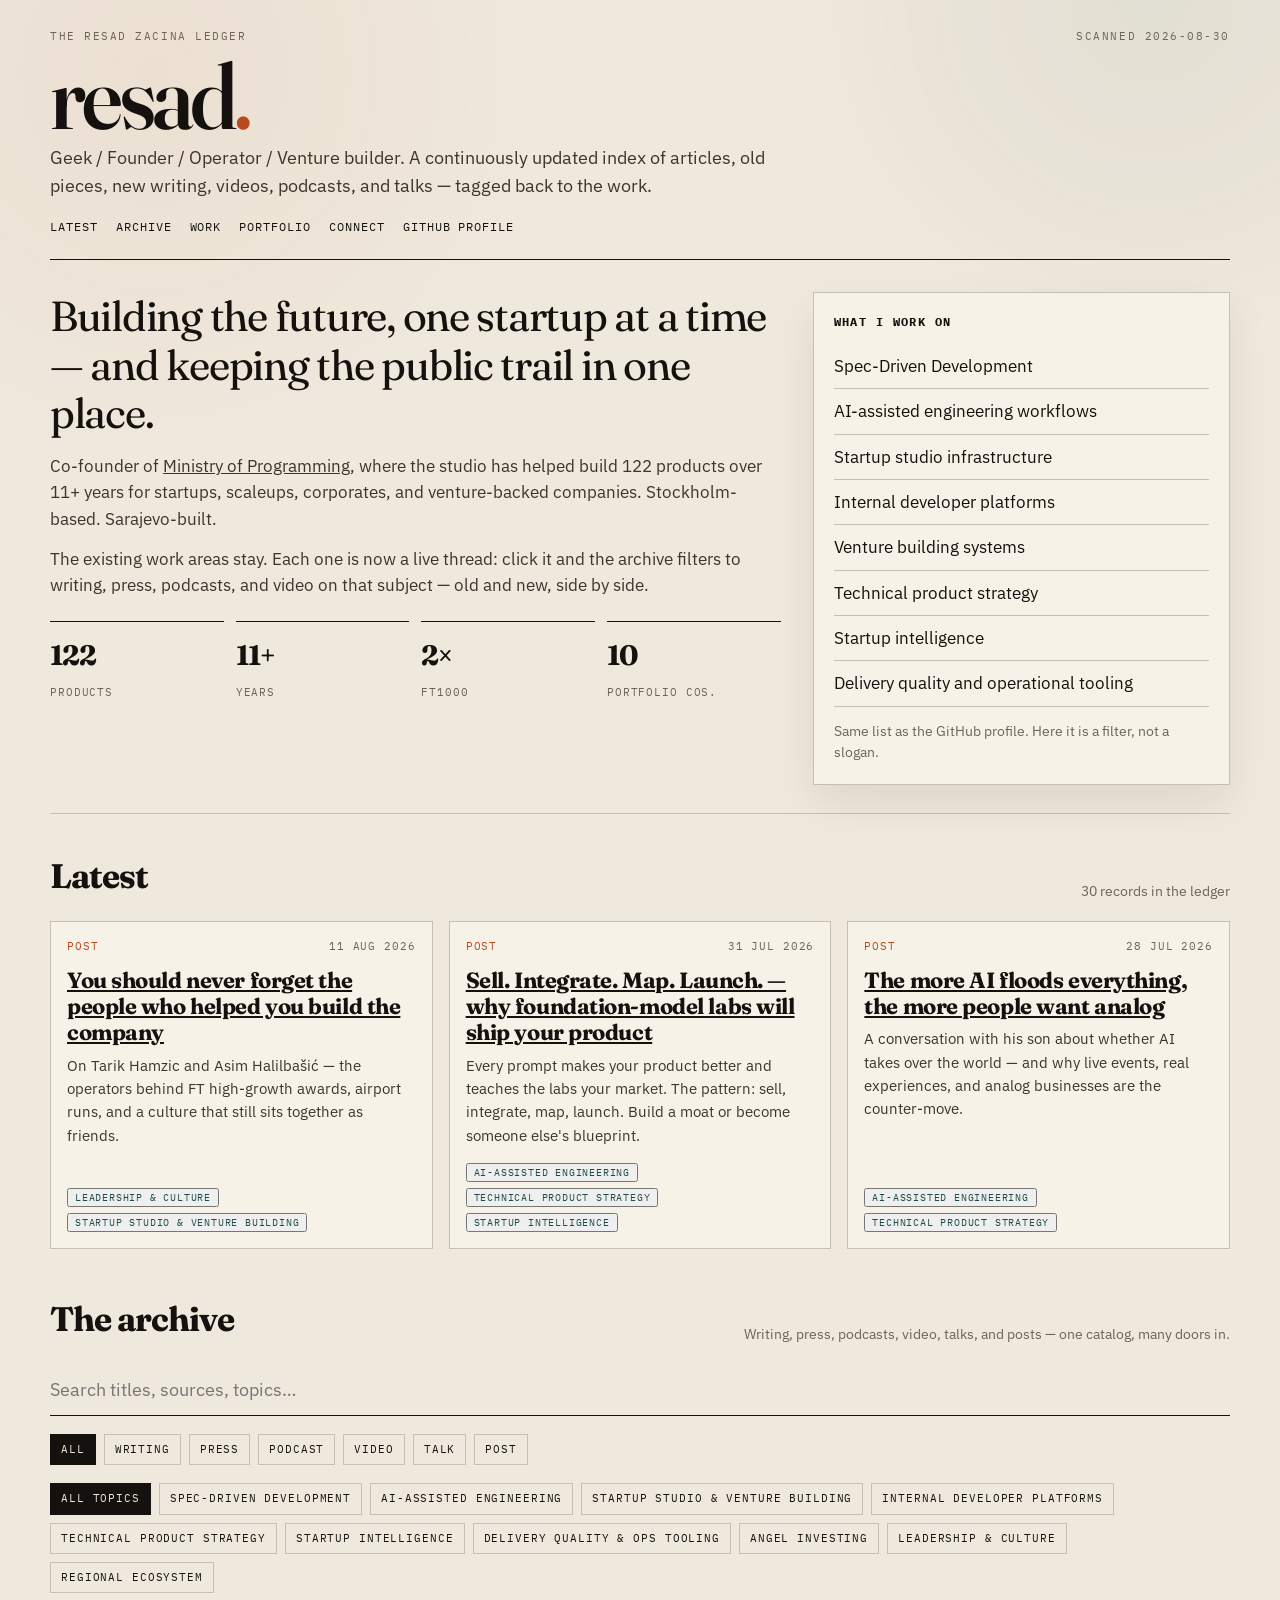
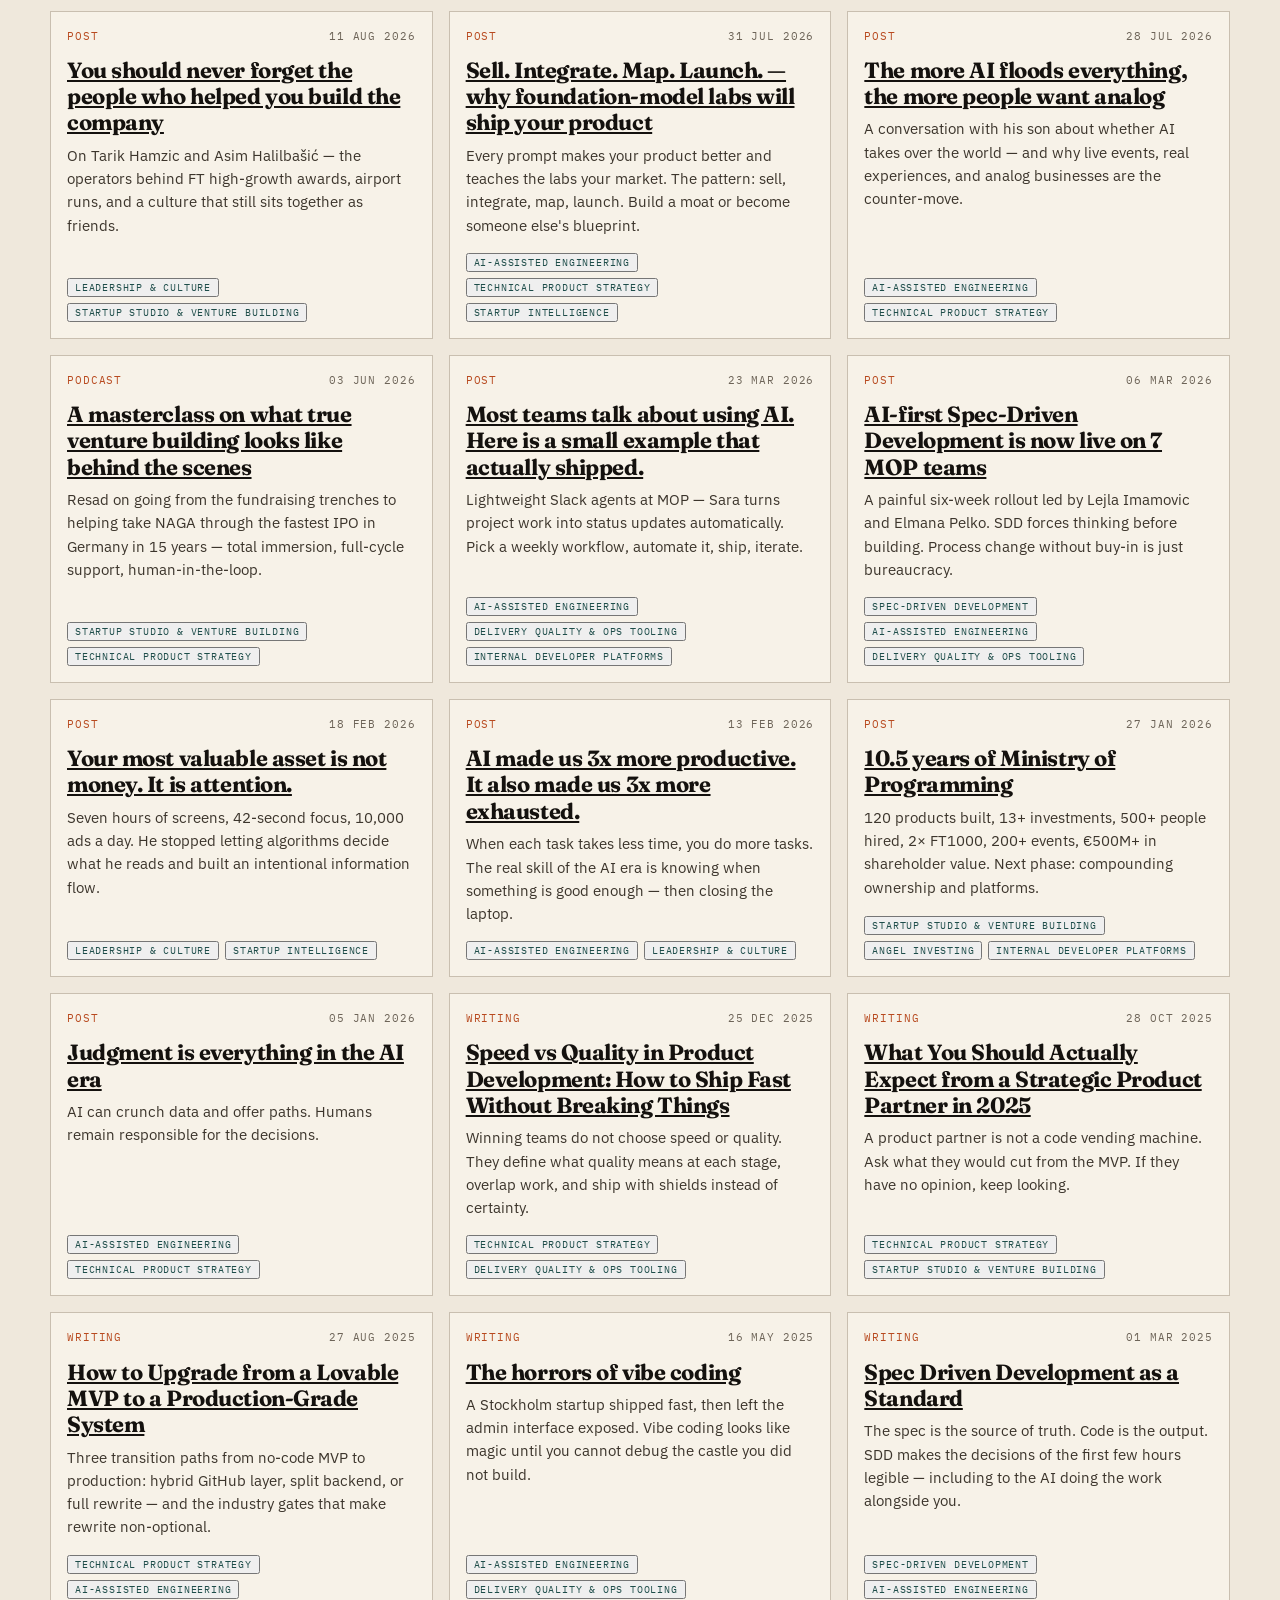
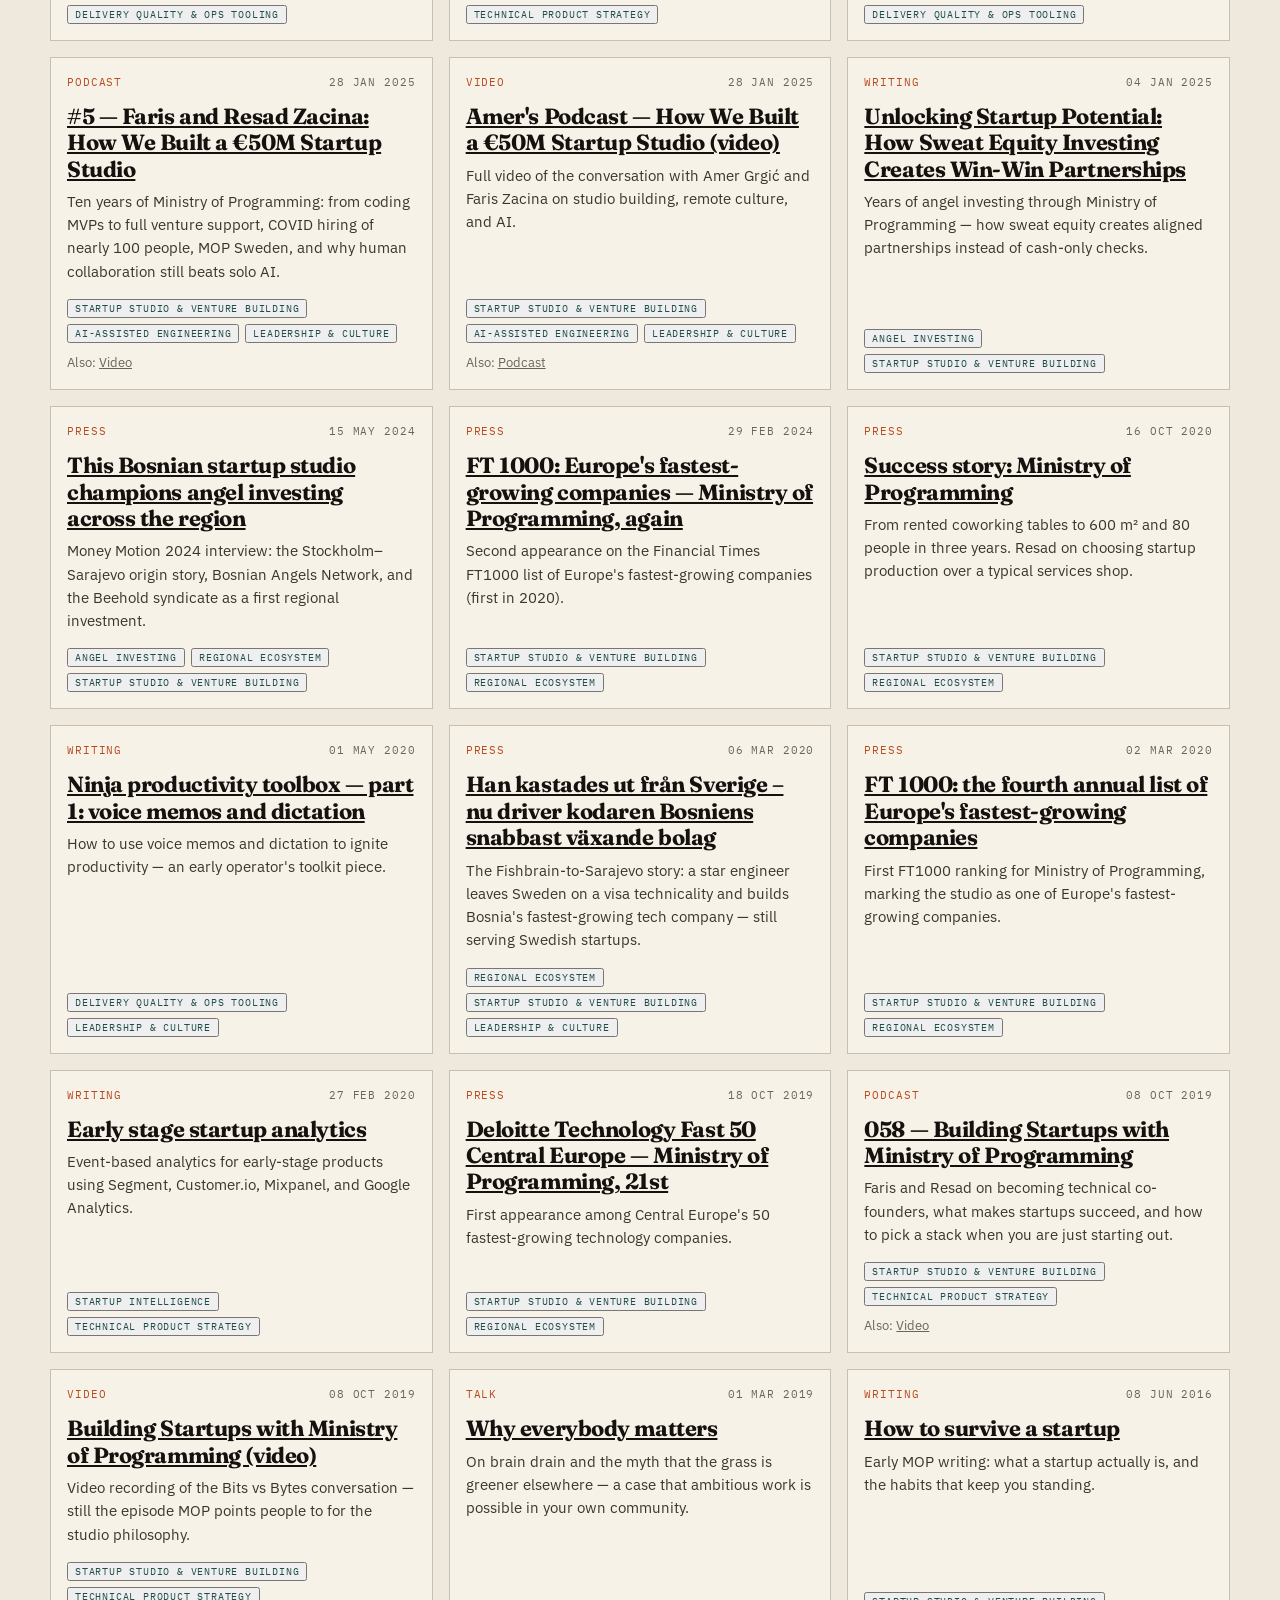
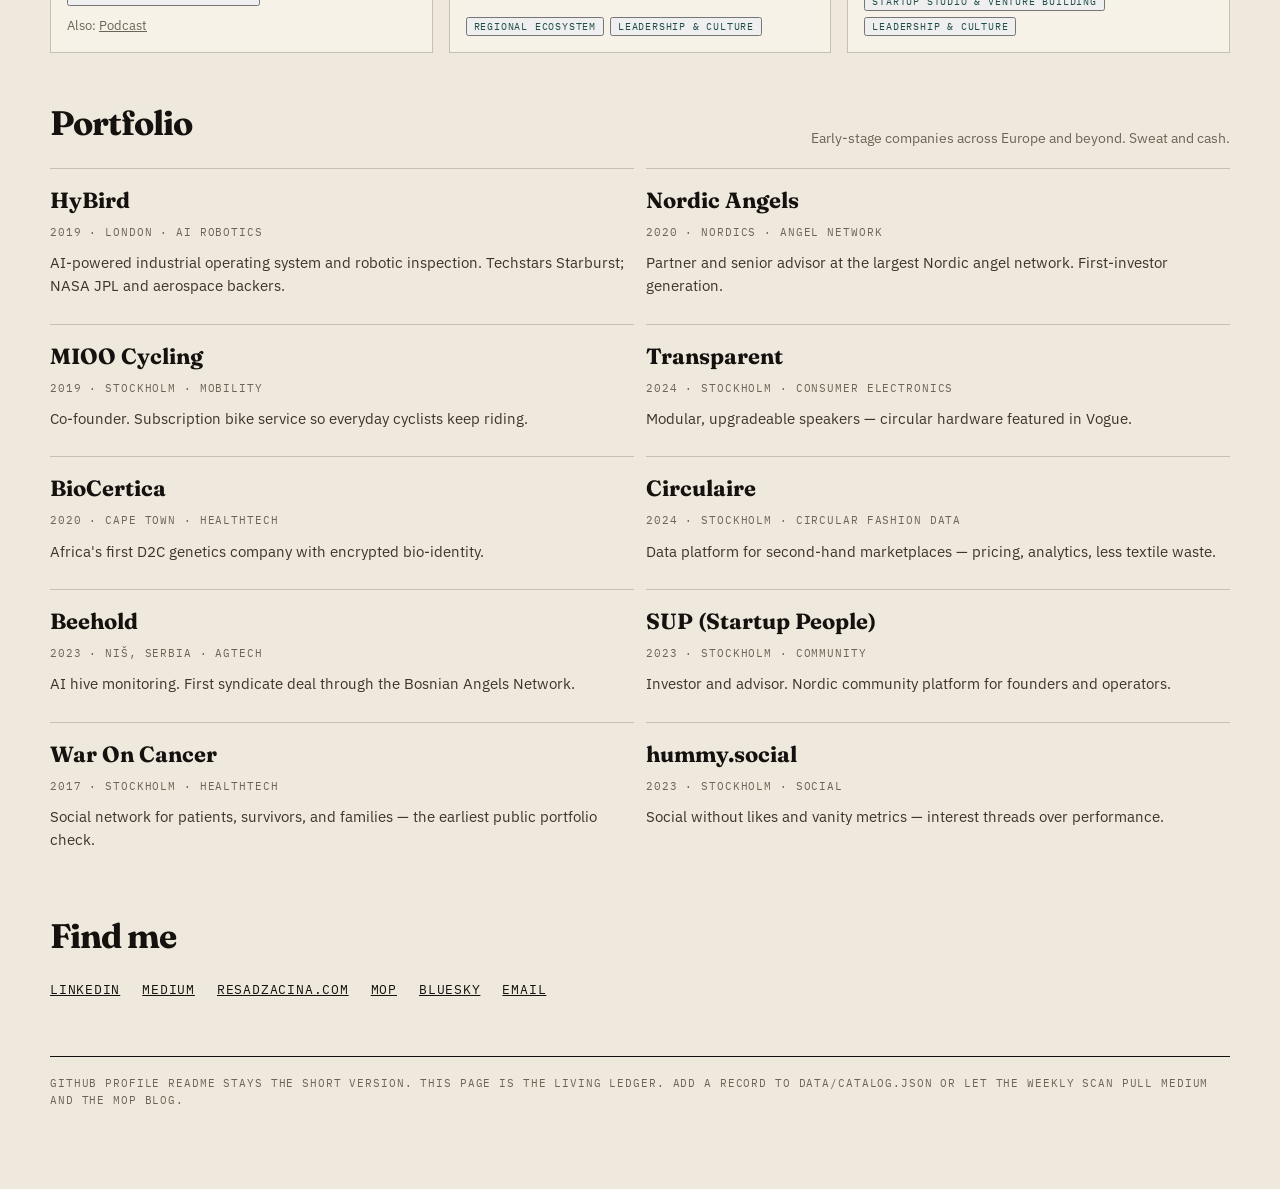
==== docs/index.html @ a87549b6 "Turn the profile into a living Resad Zacina archive Keep the existing intro and work-on list, then r" ====
<!DOCTYPE html>
<html lang="en">
<head>
  <meta charset="utf-8">
  <meta name="viewport" content="width=device-width, initial-scale=1">
  <title>Resad Zacina — Archive</title>
  <meta name="description" content="A living ledger of writing, press, talks, podcasts, and videos about Resad Zacina.">
  <link rel="preconnect" href="https://fonts.googleapis.com">
  <link rel="preconnect" href="https://fonts.gstatic.com" crossorigin>
  <link href="https://fonts.googleapis.com/css2?family=Fraunces:opsz,wght@9..144,500;9..144,600&family=IBM+Plex+Mono:wght@400;500&family=IBM+Plex+Sans:wght@400;500&display=swap" rel="stylesheet">
  <link rel="stylesheet" href="./styles.css">
</head>
<body>
  <div class="wrap">
    <header class="masthead">
      <div class="kicker">
        <span>The Resad Zacina ledger</span>
        <span id="scanned">Scanning…</span>
      </div>
      <h1 class="wordmark">resad<span>.</span></h1>
      <p class="standfirst">Geek / Founder / Operator / Venture builder. A continuously updated index of articles, old pieces, new writing, videos, podcasts, and talks — tagged back to the work.</p>
      <nav class="nav">
        <a href="#latest-section">Latest</a>
        <a href="#archive-section">Archive</a>
        <a href="#work-section">Work</a>
        <a href="#portfolio-section">Portfolio</a>
        <a href="#connect-section">Connect</a>
        <a href="https://github.com/resadzacina/resadzacina">GitHub profile</a>
      </nav>
    </header>

    <section class="hero-grid" id="work-section">
      <div>
        <p class="lede">Building the future, one startup at a time — and keeping the public trail in one place.</p>
        <p class="about">Co-founder of <a href="https://ministryofprogramming.com/">Ministry of Programming</a>, where the studio has helped build 122 products over 11+ years for startups, scaleups, corporates, and venture-backed companies. Stockholm-based. Sarajevo-built.</p>
        <p class="about">The existing work areas stay. Each one is now a live thread: click it and the archive filters to writing, press, podcasts, and video on that subject — old and new, side by side.</p>
        <div class="stats">
          <div class="stat"><b>122</b><span>Products</span></div>
          <div class="stat"><b>11+</b><span>Years</span></div>
          <div class="stat"><b>2×</b><span>FT1000</span></div>
          <div class="stat"><b>10</b><span>Portfolio cos.</span></div>
        </div>
      </div>
      <aside class="side-card">
        <h2>What I work on</h2>
        <ul class="work-list" id="work-list"></ul>
        <p class="note" style="margin-top:14px">Same list as the GitHub profile. Here it is a filter, not a slogan.</p>
      </aside>
    </section>

    <section id="latest-section">
      <div class="section-head">
        <h2 class="display">Latest</h2>
        <p class="note" id="count"></p>
      </div>
      <div class="cards" id="latest"></div>
    </section>

    <section id="archive-section">
      <div class="section-head">
        <h2 class="display">The archive</h2>
        <p class="note">Writing, press, podcasts, video, talks, and posts — one catalog, many doors in.</p>
      </div>
      <input class="search" id="search" type="search" placeholder="Search titles, sources, topics…">
      <div class="filters" id="type-filters"></div>
      <div class="filters" id="topic-filters"></div>
      <div class="cards" id="archive"></div>
    </section>

    <section id="portfolio-section">
      <div class="section-head">
        <h2 class="display">Portfolio</h2>
        <p class="note">Early-stage companies across Europe and beyond. Sweat and cash.</p>
      </div>
      <div class="portfolio" id="portfolio"></div>
    </section>

    <section id="connect-section">
      <div class="section-head">
        <h2 class="display">Find me</h2>
      </div>
      <div class="connect">
        <a href="https://www.linkedin.com/in/resadzacina">LinkedIn</a>
        <a href="https://reshosis.medium.com/">Medium</a>
        <a href="https://resadzacina.com/">resadzacina.com</a>
        <a href="https://ministryofprogramming.com/people/resad-zacina">MOP</a>
        <a href="https://bsky.app/profile/reshosis.bsky.social">Bluesky</a>
        <a href="mailto:resad@ministryofprogramming.com">Email</a>
      </div>
    </section>

    <footer>
      GitHub profile README stays the short version. This page is the living ledger. Add a record to data/catalog.json or let the weekly scan pull Medium and the MOP blog.
    </footer>
  </div>
  <script src="./app.js"></script>
</body>
</html>
---- docs/styles.css ----
:root {
  --paper: #efe8dc;
  --paper-2: #f7f2e8;
  --ink: #14110e;
  --ink-soft: #3c352c;
  --rule: #c9bfb0;
  --rust: #b84a1f;
  --rust-deep: #8a3414;
  --pine: #1e4d4a;
  --muted: #6d6458;
  --shadow: 0 18px 40px rgba(20, 17, 14, 0.08);
  --serif: "Fraunces", "Iowan Old Style", "Palatino Linotype", serif;
  --sans: "IBM Plex Sans", "Helvetica Neue", sans-serif;
  --mono: "IBM Plex Mono", ui-monospace, monospace;
}

* { box-sizing: border-box; }

html, body {
  margin: 0;
  padding: 0;
  background: var(--paper);
  color: var(--ink);
  font-family: var(--sans);
  font-size: 17px;
  line-height: 1.55;
}

body::before {
  content: "";
  position: fixed;
  inset: 0;
  pointer-events: none;
  background-image:
    radial-gradient(circle at 12% 8%, rgba(184, 74, 31, 0.05), transparent 28%),
    radial-gradient(circle at 90% 0%, rgba(30, 77, 74, 0.06), transparent 24%);
  z-index: 0;
}

a { color: inherit; }

.wrap {
  position: relative;
  z-index: 1;
  width: min(1180px, calc(100% - 40px));
  margin: 0 auto;
  padding-bottom: 80px;
}

.masthead {
  padding: 28px 0 22px;
  border-bottom: 1px solid var(--ink);
}

.kicker {
  display: flex;
  justify-content: space-between;
  gap: 16px;
  font-family: var(--mono);
  font-size: 11px;
  letter-spacing: 0.14em;
  text-transform: uppercase;
  color: var(--muted);
}

.wordmark {
  margin: 10px 0 6px;
  font-family: var(--serif);
  font-size: clamp(48px, 9vw, 92px);
  font-weight: 560;
  line-height: 0.9;
  letter-spacing: -0.04em;
}

.wordmark span { color: var(--rust); }

.standfirst {
  max-width: 720px;
  margin: 0;
  color: var(--ink-soft);
  font-size: 18px;
}

.nav {
  display: flex;
  flex-wrap: wrap;
  gap: 18px;
  margin-top: 18px;
  font-family: var(--mono);
  font-size: 12px;
  letter-spacing: 0.08em;
  text-transform: uppercase;
}

.nav a { text-decoration: none; border-bottom: 1px solid transparent; }
.nav a:hover { border-bottom-color: var(--ink); }

.hero-grid {
  display: grid;
  grid-template-columns: 1.4fr 0.8fr;
  gap: 32px;
  padding: 32px 0 28px;
  border-bottom: 1px solid var(--rule);
}

.lede {
  margin: 0 0 16px;
  font-family: var(--serif);
  font-size: clamp(28px, 4vw, 42px);
  line-height: 1.15;
  letter-spacing: -0.03em;
}

.about { margin: 0 0 14px; color: var(--ink-soft); }

.stats {
  display: grid;
  grid-template-columns: repeat(4, 1fr);
  gap: 12px;
  margin-top: 22px;
}

.stat {
  padding: 12px 0 0;
  border-top: 1px solid var(--ink);
}

.stat b {
  display: block;
  font-family: var(--serif);
  font-size: 28px;
  letter-spacing: -0.03em;
}

.stat span {
  font-family: var(--mono);
  font-size: 11px;
  letter-spacing: 0.08em;
  text-transform: uppercase;
  color: var(--muted);
}

.side-card {
  background: var(--paper-2);
  border: 1px solid var(--rule);
  padding: 20px;
  box-shadow: var(--shadow);
}

.side-card h2 {
  margin: 0 0 12px;
  font-family: var(--mono);
  font-size: 12px;
  letter-spacing: 0.12em;
  text-transform: uppercase;
}

.work-list {
  margin: 0;
  padding: 0;
  list-style: none;
}

.work-list li { margin: 0; }

.work-list button,
.chip {
  appearance: none;
  background: none;
  border: 0;
  padding: 0;
  font: inherit;
  cursor: pointer;
  color: var(--ink);
}

.work-list button {
  width: 100%;
  text-align: left;
  padding: 9px 0;
  border-bottom: 1px solid var(--rule);
}

.work-list button:hover,
.work-list button.active { color: var(--rust); }

section { padding: 36px 0 8px; }

.section-head {
  display: flex;
  align-items: end;
  justify-content: space-between;
  gap: 16px;
  margin-bottom: 18px;
}

h2.display {
  margin: 0;
  font-family: var(--serif);
  font-size: 34px;
  letter-spacing: -0.03em;
}

.note {
  margin: 0;
  color: var(--muted);
  font-size: 14px;
}

.filters {
  display: flex;
  flex-wrap: wrap;
  gap: 8px;
  margin: 0 0 18px;
}

.chip {
  border: 1px solid var(--rule);
  padding: 6px 10px;
  font-family: var(--mono);
  font-size: 11px;
  letter-spacing: 0.08em;
  text-transform: uppercase;
  background: transparent;
}

.chip.active,
.chip:hover {
  border-color: var(--ink);
  background: var(--ink);
  color: var(--paper);
}

.search {
  width: 100%;
  margin-bottom: 18px;
  padding: 12px 0;
  border: 0;
  border-bottom: 1px solid var(--ink);
  background: transparent;
  font: inherit;
  font-size: 18px;
}

.search:focus { outline: none; }

.cards {
  display: grid;
  grid-template-columns: repeat(3, 1fr);
  gap: 16px;
}

.card {
  display: flex;
  flex-direction: column;
  min-height: 240px;
  padding: 16px;
  background: var(--paper-2);
  border: 1px solid var(--rule);
  text-decoration: none;
}

.card:hover { border-color: var(--ink); }

.card-meta {
  display: flex;
  justify-content: space-between;
  gap: 10px;
  font-family: var(--mono);
  font-size: 11px;
  letter-spacing: 0.08em;
  text-transform: uppercase;
  color: var(--muted);
}

.type { color: var(--rust); }

.card h3 {
  margin: 12px 0 8px;
  font-family: var(--serif);
  font-size: 22px;
  line-height: 1.2;
  letter-spacing: -0.02em;
}

.card p {
  margin: 0 0 16px;
  color: var(--ink-soft);
  font-size: 15px;
}

.tags { margin-top: auto; display: flex; flex-wrap: wrap; gap: 6px; }

.tag {
  font-family: var(--mono);
  font-size: 10px;
  letter-spacing: 0.08em;
  text-transform: uppercase;
  color: var(--pine);
}

.related {
  margin-top: 10px;
  font-size: 13px;
  color: var(--muted);
}

.empty {
  grid-column: 1 / -1;
  padding: 28px;
  border: 1px dashed var(--rule);
  color: var(--muted);
}

.portfolio {
  display: grid;
  grid-template-columns: repeat(2, 1fr);
  gap: 12px;
}

.company {
  padding: 14px 0;
  border-top: 1px solid var(--rule);
  text-decoration: none;
}

.company strong { display: block; font-family: var(--serif); font-size: 22px; }
.company span {
  font-family: var(--mono);
  font-size: 11px;
  letter-spacing: 0.08em;
  text-transform: uppercase;
  color: var(--muted);
}
.company p { margin: 8px 0 0; color: var(--ink-soft); font-size: 15px; }

.connect {
  display: flex;
  flex-wrap: wrap;
  gap: 14px 22px;
  font-family: var(--mono);
  font-size: 13px;
  letter-spacing: 0.06em;
  text-transform: uppercase;
}

footer {
  margin-top: 48px;
  padding-top: 18px;
  border-top: 1px solid var(--ink);
  font-family: var(--mono);
  font-size: 11px;
  letter-spacing: 0.08em;
  text-transform: uppercase;
  color: var(--muted);
}

@media (max-width: 880px) {
  .hero-grid, .cards, .portfolio, .stats { grid-template-columns: 1fr 1fr; }
}

@media (max-width: 640px) {
  .wrap { width: min(1180px, calc(100% - 28px)); }
  .hero-grid, .cards, .portfolio, .stats { grid-template-columns: 1fr; }
  .kicker { flex-direction: column; }
}
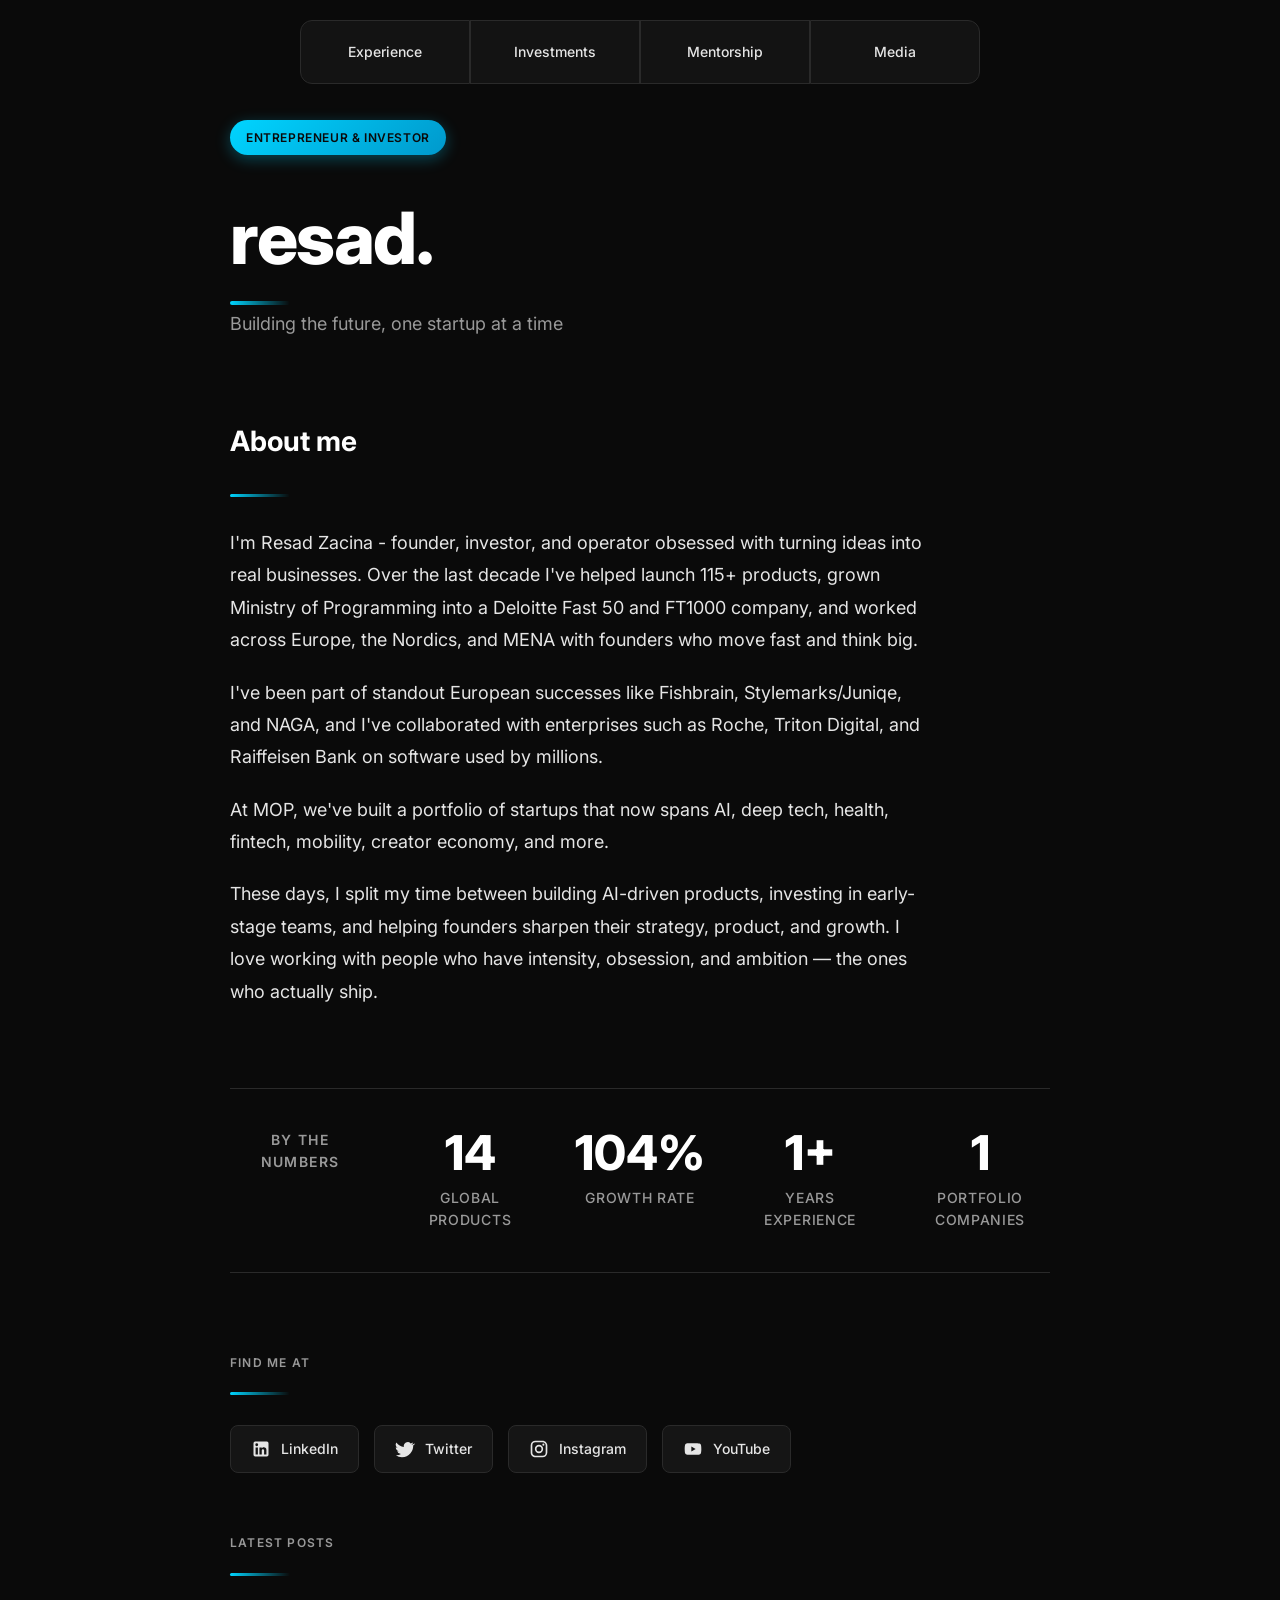
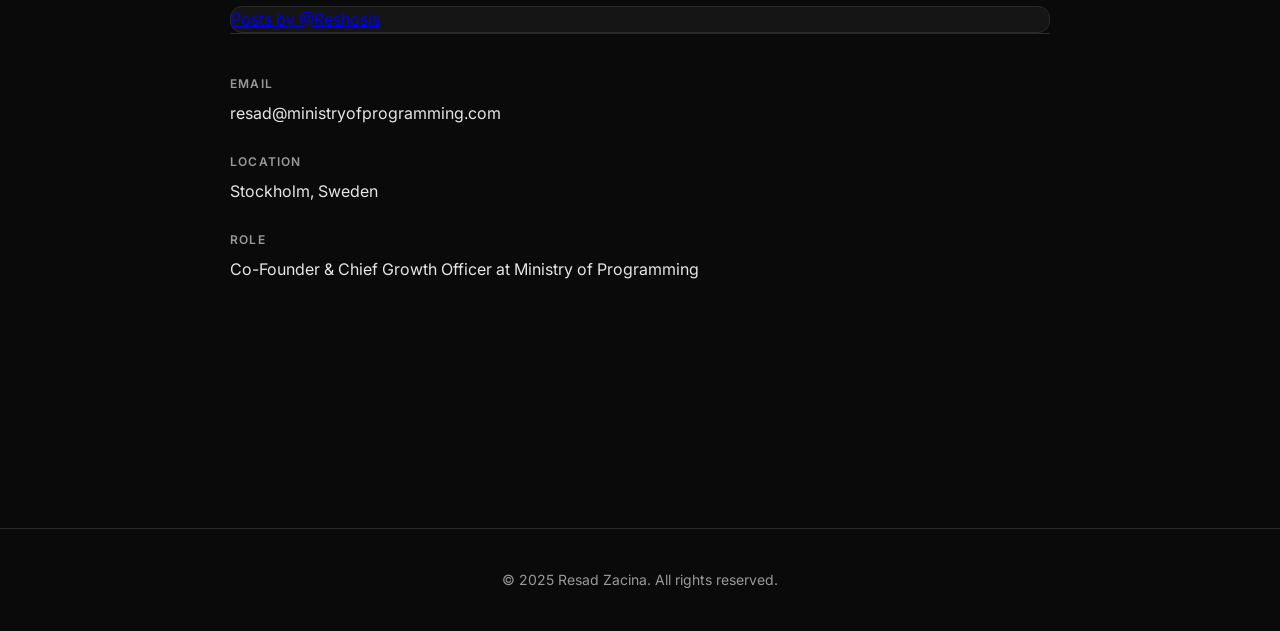
==== commit 8f489da8: "Restore the original site and only expand Media Keep homepage, Experience, Investments, Mentorship, " ====
--- a/docs/index.html
+++ b/docs/index.html
@@ -1,98 +1,335 @@
-<!DOCTYPE html>
-<html lang="en">
-<head>
-  <meta charset="utf-8">
-  <meta name="viewport" content="width=device-width, initial-scale=1">
-  <title>Resad Zacina — Archive</title>
-  <meta name="description" content="A living ledger of writing, press, talks, podcasts, and videos about Resad Zacina.">
-  <link rel="preconnect" href="https://fonts.googleapis.com">
-  <link rel="preconnect" href="https://fonts.gstatic.com" crossorigin>
-  <link href="https://fonts.googleapis.com/css2?family=Fraunces:opsz,wght@9..144,500;9..144,600&family=IBM+Plex+Mono:wght@400;500&family=IBM+Plex+Sans:wght@400;500&display=swap" rel="stylesheet">
-  <link rel="stylesheet" href="./styles.css">
-</head>
-<body>
-  <div class="wrap">
-    <header class="masthead">
-      <div class="kicker">
-        <span>The Resad Zacina ledger</span>
-        <span id="scanned">Scanning…</span>
-      </div>
-      <h1 class="wordmark">resad<span>.</span></h1>
-      <p class="standfirst">Geek / Founder / Operator / Venture builder. A continuously updated index of articles, old pieces, new writing, videos, podcasts, and talks — tagged back to the work.</p>
-      <nav class="nav">
-        <a href="#latest-section">Latest</a>
-        <a href="#archive-section">Archive</a>
-        <a href="#work-section">Work</a>
-        <a href="#portfolio-section">Portfolio</a>
-        <a href="#connect-section">Connect</a>
-        <a href="https://github.com/resadzacina/resadzacina">GitHub profile</a>
-      </nav>
-    </header>
-
-    <section class="hero-grid" id="work-section">
-      <div>
-        <p class="lede">Building the future, one startup at a time — and keeping the public trail in one place.</p>
-        <p class="about">Co-founder of <a href="https://ministryofprogramming.com/">Ministry of Programming</a>, where the studio has helped build 122 products over 11+ years for startups, scaleups, corporates, and venture-backed companies. Stockholm-based. Sarajevo-built.</p>
-        <p class="about">The existing work areas stay. Each one is now a live thread: click it and the archive filters to writing, press, podcasts, and video on that subject — old and new, side by side.</p>
-        <div class="stats">
-          <div class="stat"><b>122</b><span>Products</span></div>
-          <div class="stat"><b>11+</b><span>Years</span></div>
-          <div class="stat"><b>2×</b><span>FT1000</span></div>
-          <div class="stat"><b>10</b><span>Portfolio cos.</span></div>
-        </div>
-      </div>
-      <aside class="side-card">
-        <h2>What I work on</h2>
-        <ul class="work-list" id="work-list"></ul>
-        <p class="note" style="margin-top:14px">Same list as the GitHub profile. Here it is a filter, not a slogan.</p>
-      </aside>
-    </section>
-
-    <section id="latest-section">
-      <div class="section-head">
-        <h2 class="display">Latest</h2>
-        <p class="note" id="count"></p>
-      </div>
-      <div class="cards" id="latest"></div>
-    </section>
-
-    <section id="archive-section">
-      <div class="section-head">
-        <h2 class="display">The archive</h2>
-        <p class="note">Writing, press, podcasts, video, talks, and posts — one catalog, many doors in.</p>
-      </div>
-      <input class="search" id="search" type="search" placeholder="Search titles, sources, topics…">
-      <div class="filters" id="type-filters"></div>
-      <div class="filters" id="topic-filters"></div>
-      <div class="cards" id="archive"></div>
-    </section>
-
-    <section id="portfolio-section">
-      <div class="section-head">
-        <h2 class="display">Portfolio</h2>
-        <p class="note">Early-stage companies across Europe and beyond. Sweat and cash.</p>
-      </div>
-      <div class="portfolio" id="portfolio"></div>
-    </section>
-
-    <section id="connect-section">
-      <div class="section-head">
-        <h2 class="display">Find me</h2>
-      </div>
-      <div class="connect">
-        <a href="https://www.linkedin.com/in/resadzacina">LinkedIn</a>
-        <a href="https://reshosis.medium.com/">Medium</a>
-        <a href="https://resadzacina.com/">resadzacina.com</a>
-        <a href="https://ministryofprogramming.com/people/resad-zacina">MOP</a>
-        <a href="https://bsky.app/profile/reshosis.bsky.social">Bluesky</a>
-        <a href="mailto:resad@ministryofprogramming.com">Email</a>
-      </div>
-    </section>
-
-    <footer>
-      GitHub profile README stays the short version. This page is the living ledger. Add a record to data/catalog.json or let the weekly scan pull Medium and the MOP blog.
-    </footer>
-  </div>
-  <script src="./app.js"></script>
-</body>
-</html>
+<!DOCTYPE html>
+<html lang="en">
+<head>
+    <meta charset="UTF-8">
+    <meta name="viewport" content="width=device-width, initial-scale=1.0">
+    
+    <!-- Primary Meta Tags -->
+    <title>Resad Zacina | Entrepreneur, Investor & Startup Expert</title>
+    <meta name="title" content="Resad Zacina | Entrepreneur, Investor & Startup Expert">
+    <meta name="description" content="Co-Founder of Ministry of Programming (Deloitte Top 50). Angel investor in 10 portfolio companies across Europe. Mentor at Founder Institute, Startup Grind & Connect Öst Sverige.">
+    <meta name="keywords" content="Resad Zacina, Angel Investing, Startup Investor, Ministry of Programming, Nordic Angels, Entrepreneur, Startup Mentor, Stockholm, European Startups, Venture Capital">
+    <meta name="author" content="Resad Zacina">
+    <meta name="robots" content="index, follow">
+    <link rel="canonical" href="https://resadzacina.com/">
+    
+    <!-- Open Graph / Facebook -->
+    <meta property="og:type" content="website">
+    <meta property="og:url" content="https://resadzacina.com/">
+    <meta property="og:title" content="Resad Zacina | Entrepreneur, Investor & Startup Expert">
+    <meta property="og:description" content="Co-Founder of Ministry of Programming (Deloitte Top 50). Angel investor in 10 portfolio companies across Europe. Mentor at Founder Institute, Startup Grind & Connect Öst Sverige.">
+    <meta property="og:image" content="https://resadzacina.com/img/og-image.jpg">
+    <meta property="og:locale" content="en_US">
+    <meta property="og:site_name" content="Resad Zacina">
+    
+    <!-- Twitter -->
+    <meta property="twitter:card" content="summary_large_image">
+    <meta property="twitter:url" content="https://resadzacina.com/">
+    <meta property="twitter:title" content="Resad Zacina | Entrepreneur, Investor & Startup Expert">
+    <meta property="twitter:description" content="Co-Founder of Ministry of Programming (Deloitte Top 50). Angel investor in 10 portfolio companies across Europe. Mentor at Founder Institute, Startup Grind & Connect Öst Sverige.">
+    <meta property="twitter:image" content="https://resadzacina.com/img/og-image.jpg">
+    
+    <!-- Favicon -->
+    <link rel="shortcut icon" href="img/favicon.png">
+    <link rel="apple-touch-icon" href="img/favicon.png">
+    <link rel="stylesheet" href="css/modern-style.css">
+    <link rel="preconnect" href="https://fonts.googleapis.com">
+    <link rel="preconnect" href="https://fonts.gstatic.com" crossorigin>
+    <link href="https://fonts.googleapis.com/css2?family=Inter:wght@300;400;500;600;700;800&display=swap" rel="stylesheet">
+    
+    <!-- Structured Data (JSON-LD) - Enhanced for AEO -->
+    <script type="application/ld+json">
+    {
+      "@context": "https://schema.org",
+      "@graph": [
+        {
+          "@type": "BreadcrumbList",
+          "itemListElement": [
+            {"@type": "ListItem", "position": 1, "name": "Home", "item": "https://resadzacina.com"}
+          ]
+        },
+        {
+          "@type": "Person",
+          "@id": "https://resadzacina.com/#person",
+          "name": "Resad Zacina",
+          "givenName": "Resad",
+          "familyName": "Zacina",
+          "url": "https://resadzacina.com",
+          "image": {
+            "@type": "ImageObject",
+            "url": "https://resadzacina.com/img/og-image.jpg",
+            "width": 1200,
+            "height": 630
+          },
+          "jobTitle": "Co-Founder & Chief Growth Officer",
+          "worksFor": {
+            "@type": "Organization",
+            "name": "Ministry of Programming",
+            "url": "https://ministryofprogramming.com"
+          },
+          "address": {
+            "@type": "PostalAddress",
+            "addressLocality": "Stockholm",
+            "addressCountry": "Sweden"
+          },
+          "email": "resad@ministryofprogramming.com",
+          "sameAs": [
+            "https://www.linkedin.com/in/resadzacina",
+            "https://twitter.com/Reshosis",
+            "https://www.instagram.com/reshosis/"
+          ],
+          "description": "Entrepreneur, investor, and startup expert with 15+ years experience. Co-Founder of Ministry of Programming (Deloitte Top 50, 813% growth). Angel investor in 10 portfolio companies across Europe. Mentor at Founder Institute, Startup Grind, and Connect Öst Sverige.",
+          "knowsAbout": [
+            "Entrepreneurship",
+            "Angel Investing",
+            "Startup Development",
+            "Software Development",
+            "Product Management",
+            "Technical Architecture",
+            "Fundraising",
+            "Mentorship",
+            "AI and Machine Learning",
+            "FinTech",
+            "HealthTech"
+          ],
+          "alumniOf": {
+            "@type": "EducationalOrganization",
+            "name": "University Džemal Bijedić in Mostar"
+          },
+          "award": [
+            "Deloitte Fast 50 - 813% Growth",
+            "Financial Times FT1000 (2020)",
+            "Financial Times FT1000 (2024)"
+          ],
+          "hasCredential": [
+            {
+              "@type": "EducationalOccupationalCredential",
+              "name": "IT Engineer Diploma",
+              "credentialCategory": "degree"
+            }
+          ]
+        },
+        {
+          "@type": "WebSite",
+          "@id": "https://resadzacina.com/#website",
+          "url": "https://resadzacina.com",
+          "name": "Resad Zacina",
+          "description": "Personal website of Resad Zacina - Entrepreneur, Investor & Startup Expert",
+          "publisher": {"@id": "https://resadzacina.com/#person"},
+          "inLanguage": "en-US"
+        },
+        {
+          "@type": "WebPage",
+          "@id": "https://resadzacina.com/#webpage",
+          "url": "https://resadzacina.com",
+          "name": "Resad Zacina | Entrepreneur, Investor & Startup Expert",
+          "isPartOf": {"@id": "https://resadzacina.com/#website"},
+          "about": {"@id": "https://resadzacina.com/#person"},
+          "description": "Co-Founder of Ministry of Programming (Deloitte Top 50). Angel investor in 10 portfolio companies across Europe. Mentor at Founder Institute, Startup Grind & Connect Öst Sverige.",
+          "speakable": {
+            "@type": "SpeakableSpecification",
+            "cssSelector": [".about-text", ".brand-tagline", ".stat-number", ".stat-label"]
+          }
+        },
+        {
+          "@type": "FAQPage",
+          "mainEntity": [
+            {
+              "@type": "Question",
+              "name": "Who is Resad Zacina?",
+              "acceptedAnswer": {
+                "@type": "Answer",
+                "text": "Resad Zacina is an entrepreneur, investor, and startup expert based in Stockholm, Sweden. He is the Co-Founder and Chief Growth Officer of Ministry of Programming, a Deloitte Top 50 tech company with 813% growth. He has helped launch 115+ products and is an angel investor in 10 portfolio companies across Europe."
+              }
+            },
+            {
+              "@type": "Question",
+              "name": "What is Ministry of Programming?",
+              "acceptedAnswer": {
+                "@type": "Answer",
+                "text": "Ministry of Programming is a startup studio and software development company co-founded by Resad Zacina. It has achieved Deloitte Fast 50 recognition with 813% growth in 4 years and has been featured twice in the Financial Times FT1000 list of Europe's fastest-growing companies (2020 and 2024)."
+              }
+            },
+            {
+              "@type": "Question",
+              "name": "What companies has Resad Zacina invested in?",
+              "acceptedAnswer": {
+                "@type": "Answer",
+                "text": "Resad Zacina has invested in 10 portfolio companies including HyBird (robotics, $100M valuation), Nordic Angels, MIOO (mobility), Transparent (sustainable speakers), BioCertica (genetics), Circulaire (sustainable fashion), Beehold (AgTech), SUP (community platform), War On Cancer (HealthTech), and hummy.social."
+              }
+            },
+            {
+              "@type": "Question",
+              "name": "Does Resad Zacina offer mentorship?",
+              "acceptedAnswer": {
+                "@type": "Answer",
+                "text": "Yes, Resad Zacina is a mentor at Founder Institute, Startup Grind Nordics, and Connect Öst Sverige. He focuses on technical founders, early-stage startups (Pre-Seed to Series A), product development, and the European tech ecosystem."
+              }
+            },
+            {
+              "@type": "Question",
+              "name": "How can I contact Resad Zacina for investment or mentorship?",
+              "acceptedAnswer": {
+                "@type": "Answer",
+                "text": "You can contact Resad Zacina via email at resad@ministryofprogramming.com or connect with him on LinkedIn at linkedin.com/in/resadzacina. He is interested in meeting bold founders building transformative companies."
+              }
+            }
+          ]
+        }
+      ]
+    }
+    </script>
+</head>
+<body>
+    <!-- Hamburger Menu Button -->
+    <button class="hamburger" aria-label="Toggle menu">
+        <span></span>
+        <span></span>
+        <span></span>
+    </button>
+
+    <!-- Navigation Cards -->
+    <nav class="nav-cards">
+        <a href="resume.html" class="nav-card" data-text="Experience">
+            <span class="nav-card-title">Experience</span>
+        </a>
+        <a href="investments.html" class="nav-card" data-text="Investments">
+            <span class="nav-card-title">Investments</span>
+        </a>
+        <a href="mentorship.html" class="nav-card" data-text="Mentorship">
+            <span class="nav-card-title">Mentorship</span>
+        </a>
+        <a href="media.html" class="nav-card" data-text="Media">
+            <span class="nav-card-title">Media</span>
+        </a>
+    </nav>
+
+    <!-- Main Content -->
+    <main class="container">
+        <div class="content-wrapper">
+            <!-- Logo/Name -->
+            <div class="brand">
+                <div class="brand-badge">Entrepreneur & Investor</div>
+                <h1 class="brand-name">resad.</h1>
+                <p class="brand-tagline">Building the future, one startup at a time</p>
+            </div>
+
+            <!-- About Section -->
+            <section class="about-section">
+                <div class="section-header">
+                    <h2 class="section-heading">About me</h2>
+                    <div class="section-line"></div>
+                </div>
+                <p class="about-text">
+                    I'm Resad Zacina - founder, investor, and operator obsessed with turning ideas into real businesses. Over the last decade I've helped launch 115+ products, grown Ministry of Programming into a Deloitte Fast 50 and FT1000 company, and worked across Europe, the Nordics, and MENA with founders who move fast and think big.
+                </p>
+                <p class="about-text">
+                    I've been part of standout European successes like Fishbrain, Stylemarks/Juniqe, and NAGA, and I've collaborated with enterprises such as Roche, Triton Digital, and Raiffeisen Bank on software used by millions.
+                </p>
+                <p class="about-text">
+                    At MOP, we've built a portfolio of startups that now spans AI, deep tech, health, fintech, mobility, creator economy, and more.
+                </p>
+                <p class="about-text">
+                    These days, I split my time between building AI-driven products, investing in early-stage teams, and helping founders sharpen their strategy, product, and growth. I love working with people who have intensity, obsession, and ambition — the ones who actually ship.
+                </p>
+            </section>
+
+            <!-- Stats Section -->
+            <section class="stats-section">
+                <div class="stats-header">
+                    <h3 class="stats-title">By the numbers</h3>
+                </div>
+                <div class="stat-item">
+                    <div class="stat-number">115</div>
+                    <div class="stat-label">Global Products</div>
+                </div>
+                <div class="stat-item">
+                    <div class="stat-number">813%</div>
+                    <div class="stat-label">Growth Rate</div>
+                </div>
+                <div class="stat-item">
+                    <div class="stat-number">15+</div>
+                    <div class="stat-label">Years Experience</div>
+                </div>
+                <div class="stat-item">
+                    <div class="stat-number">10</div>
+                    <div class="stat-label">Portfolio Companies</div>
+                </div>
+            </section>
+
+            <!-- Social Links -->
+            <section class="social-section">
+                <div class="section-header">
+                    <h3 class="social-heading">FIND ME AT</h3>
+                    <div class="section-line"></div>
+                </div>
+                <div class="social-links">
+                    <a href="https://www.linkedin.com/in/resadzacina/" class="social-link" target="_blank" rel="noopener">
+                        <svg width="24" height="24" viewBox="0 0 24 24" fill="none" xmlns="http://www.w3.org/2000/svg">
+                            <path d="M19 3a2 2 0 0 1 2 2v14a2 2 0 0 1-2 2H5a2 2 0 0 1-2-2V5a2 2 0 0 1 2-2h14m-.5 15.5v-5.3a3.26 3.26 0 0 0-3.26-3.26c-.85 0-1.84.52-2.32 1.3v-1.11h-2.79v8.37h2.79v-4.93c0-.77.62-1.4 1.39-1.4a1.4 1.4 0 0 1 1.4 1.4v4.93h2.79M6.88 8.56a1.68 1.68 0 0 0 1.68-1.68c0-.93-.75-1.69-1.68-1.69a1.69 1.69 0 0 0-1.69 1.69c0 .93.76 1.68 1.69 1.68m1.39 9.94v-8.37H5.5v8.37h2.77z" fill="currentColor"/>
+                        </svg>
+                        <span>LinkedIn</span>
+                    </a>
+                    <a href="https://twitter.com/Reshosis" class="social-link" target="_blank" rel="noopener">
+                        <svg width="24" height="24" viewBox="0 0 24 24" fill="none" xmlns="http://www.w3.org/2000/svg">
+                            <path d="M22.46 6c-.85.38-1.78.64-2.75.76a4.8 4.8 0 0 0 2.1-2.66c-.92.55-1.95.95-3.03 1.16a4.77 4.77 0 0 0-8.13 4.35A13.54 13.54 0 0 1 1.64 4.16a4.77 4.77 0 0 0 1.48 6.37 4.75 4.75 0 0 1-2.16-.6v.06a4.77 4.77 0 0 0 3.83 4.68 4.78 4.78 0 0 1-2.15.08 4.77 4.77 0 0 0 4.46 3.31A9.57 9.57 0 0 1 1 19.54 13.5 13.5 0 0 0 8.29 22c8.75 0 13.54-7.25 13.54-13.54 0-.21 0-.41-.01-.61.93-.67 1.74-1.51 2.38-2.47z" fill="currentColor"/>
+                        </svg>
+                        <span>Twitter</span>
+                    </a>
+                    <a href="https://www.instagram.com/reshosis/" class="social-link" target="_blank" rel="noopener">
+                        <svg width="24" height="24" viewBox="0 0 24 24" fill="none" xmlns="http://www.w3.org/2000/svg">
+                            <path d="M7.8 2h8.4C19.4 2 22 4.6 22 7.8v8.4a5.8 5.8 0 0 1-5.8 5.8H7.8C4.6 22 2 19.4 2 16.2V7.8A5.8 5.8 0 0 1 7.8 2m-.2 2A3.6 3.6 0 0 0 4 7.6v8.8C4 18.39 5.61 20 7.6 20h8.8a3.6 3.6 0 0 0 3.6-3.6V7.6C20 5.61 18.39 4 16.4 4H7.6m9.65 1.5a1.25 1.25 0 0 1 1.25 1.25A1.25 1.25 0 0 1 17.25 8 1.25 1.25 0 0 1 16 6.75a1.25 1.25 0 0 1 1.25-1.25M12 7a5 5 0 0 1 5 5 5 5 0 0 1-5 5 5 5 0 0 1-5-5 5 5 0 0 1 5-5m0 2a3 3 0 0 0-3 3 3 3 0 0 0 3 3 3 3 0 0 0 3-3 3 3 0 0 0-3-3z" fill="currentColor"/>
+                        </svg>
+                        <span>Instagram</span>
+                    </a>
+                    <a href="https://www.youtube.com/watch?v=vSnklePVKqk&t=3s" class="social-link" target="_blank" rel="noopener">
+                        <svg width="24" height="24" viewBox="0 0 24 24" fill="none" xmlns="http://www.w3.org/2000/svg">
+                            <path d="M10 15l5.19-3L10 9v6m11.56-7.83c.13.47.22 1.1.28 1.9.07.8.1 1.49.1 2.09L22 12c0 2.19-.16 3.8-.44 4.83-.25.9-.83 1.48-1.73 1.73-.47.13-1.33.22-2.65.28-1.3.07-2.49.1-3.59.1L12 19c-4.19 0-6.8-.16-7.83-.44-.9-.25-1.48-.83-1.73-1.73-.13-.47-.22-1.1-.28-1.9-.07-.8-.1-1.49-.1-2.09L2 12c0-2.19.16-3.8.44-4.83.25-.9.83-1.48 1.73-1.73.47-.13 1.33-.22 2.65-.28 1.3-.07 2.49-.1 3.59-.1L12 5c4.19 0 6.8.16 7.83.44.9.25 1.48.83 1.73 1.73z" fill="currentColor"/>
+                        </svg>
+                        <span>YouTube</span>
+                    </a>
+                </div>
+            </section>
+
+            <!-- X/Twitter Timeline -->
+            <section class="twitter-section">
+                <div class="section-header">
+                    <h3 class="social-heading">LATEST POSTS</h3>
+                    <div class="section-line"></div>
+                </div>
+                <div class="twitter-embed">
+                    <a class="twitter-timeline" 
+                       data-theme="dark" 
+                       data-height="500" 
+                       data-chrome="noheader nofooter noborders transparent"
+                       href="https://twitter.com/Reshosis?ref_src=twsrc%5Etfw">Posts by @Reshosis</a>
+                    <script async src="https://platform.twitter.com/widgets.js" charset="utf-8"></script>
+                </div>
+            </section>
+
+            <!-- Contact Info -->
+            <section class="contact-section">
+                <div class="contact-item">
+                    <span class="contact-label">Email</span>
+                    <a href="mailto:resad@ministryofprogramming.com" class="contact-value">resad@ministryofprogramming.com</a>
+                </div>
+                <div class="contact-item">
+                    <span class="contact-label">Location</span>
+                    <span class="contact-value">Stockholm, Sweden</span>
+                </div>
+                <div class="contact-item">
+                    <span class="contact-label">Role</span>
+                    <span class="contact-value">Co-Founder & Chief Growth Officer at Ministry of Programming</span>
+                </div>
+            </section>
+        </div>
+    </main>
+
+    <!-- Footer -->
+    <footer class="footer">
+        <p>&copy; 2025 Resad Zacina. All rights reserved.</p>
+    </footer>
+
+    <script src="js/modern-script.js"></script>
+</body>
+</html>
--- a/docs/css/modern-style.css
+++ b/docs/css/modern-style.css
@@ -0,0 +1,1627 @@
+/* ===================================
+   Modern Portfolio - Resad Zacina
+   Inspired by minimalist design
+   =================================== */
+
+/* ===================================
+   CSS Reset & Base Styles
+   =================================== */
+* {
+    margin: 0;
+    padding: 0;
+    box-sizing: border-box;
+}
+
+:root {
+    --color-primary: #ffffff;
+    --color-secondary: #a0a0a0;
+    --color-accent: #00d4ff;
+    --color-bg: #0a0a0a;
+    --color-bg-secondary: #1a1a1a;
+    --color-text: #e5e5e5;
+    --color-text-light: #999999;
+    --color-border: #2a2a2a;
+    --color-card-bg: #151515;
+    --font-primary: 'Inter', -apple-system, BlinkMacSystemFont, 'Segoe UI', sans-serif;
+    --transition-smooth: all 0.3s cubic-bezier(0.4, 0, 0.2, 1);
+    --transition-bounce: all 0.5s cubic-bezier(0.68, -0.55, 0.265, 1.55);
+}
+
+html {
+    scroll-behavior: smooth;
+    font-size: 16px;
+}
+
+img,
+video,
+iframe {
+    max-width: 100%;
+    height: auto;
+}
+
+body {
+    font-family: var(--font-primary);
+    background-color: var(--color-bg);
+    color: var(--color-text);
+    line-height: 1.6;
+    -webkit-font-smoothing: antialiased;
+    -moz-osx-font-smoothing: grayscale;
+    overflow-x: hidden;
+    width: 100%;
+    max-width: 100vw;
+}
+
+/* ===================================
+   Navigation Cards
+   =================================== */
+.nav-cards {
+    position: fixed;
+    top: 0;
+    left: 0;
+    right: 0;
+    display: flex;
+    justify-content: center;
+    gap: 0;
+    z-index: 1000;
+    padding: 20px;
+}
+
+/* Hamburger Menu Button */
+.hamburger {
+    display: none;
+    position: fixed;
+    top: 20px;
+    right: 20px;
+    z-index: 1001;
+    background: rgba(21, 21, 21, 0.95);
+    backdrop-filter: blur(10px);
+    border: 1px solid var(--color-border);
+    border-radius: 8px;
+    padding: 12px;
+    cursor: pointer;
+    transition: var(--transition-smooth);
+}
+
+.hamburger:hover {
+    background: var(--color-accent);
+    border-color: var(--color-accent);
+}
+
+.hamburger span {
+    display: block;
+    width: 25px;
+    height: 2px;
+    background: var(--color-text);
+    margin: 5px 0;
+    transition: var(--transition-smooth);
+}
+
+.hamburger:hover span {
+    background: var(--color-bg);
+}
+
+.hamburger.active span:nth-child(1) {
+    transform: rotate(45deg) translate(7px, 7px);
+}
+
+.hamburger.active span:nth-child(2) {
+    opacity: 0;
+}
+
+.hamburger.active span:nth-child(3) {
+    transform: rotate(-45deg) translate(7px, -7px);
+}
+
+/* Mobile Menu Overlay */
+.menu-overlay {
+    display: none;
+    position: fixed;
+    top: 0;
+    left: 0;
+    width: 100%;
+    height: 100%;
+    background: rgba(0, 0, 0, 0.7);
+    z-index: 999;
+    opacity: 0;
+    transition: opacity 0.3s ease;
+}
+
+.menu-overlay.active {
+    display: block;
+    opacity: 1;
+}
+
+.nav-card {
+    flex: 1;
+    max-width: 170px;
+    padding: 20px 30px;
+    background: rgba(21, 21, 21, 0.95);
+    backdrop-filter: blur(10px);
+    border: 1px solid var(--color-border);
+    text-decoration: none;
+    color: var(--color-text);
+    font-weight: 500;
+    font-size: 14px;
+    text-align: center;
+    transition: var(--transition-smooth);
+    position: relative;
+    overflow: hidden;
+}
+
+.nav-card:first-child {
+    border-radius: 12px 0 0 12px;
+}
+
+.nav-card:last-child {
+    border-radius: 0 12px 12px 0;
+}
+
+.nav-card::before {
+    content: attr(data-text);
+    position: absolute;
+    top: 50%;
+    left: 50%;
+    transform: translate(-50%, -50%) scale(1.5);
+    font-size: 48px;
+    font-weight: 800;
+    color: var(--color-accent);
+    opacity: 0;
+    transition: var(--transition-smooth);
+    pointer-events: none;
+}
+
+.nav-card:hover {
+    background: var(--color-accent);
+    color: var(--color-bg);
+    transform: translateY(-5px);
+    box-shadow: 0 10px 30px rgba(0, 212, 255, 0.3);
+}
+
+.nav-card:hover::before {
+    opacity: 0.05;
+}
+
+.nav-card-title {
+    position: relative;
+    z-index: 1;
+}
+
+.nav-card-home {
+    max-width: 150px;
+    opacity: 0.9;
+}
+
+.nav-card-home:hover {
+    opacity: 1;
+}
+
+/* ===================================
+   Container & Layout
+   =================================== */
+.container {
+    max-width: 900px;
+    width: 100%;
+    margin: 0 auto;
+    padding: 120px 40px 60px;
+}
+
+.content-wrapper {
+    animation: fadeInUp 0.8s ease-out;
+}
+
+@keyframes fadeInUp {
+    from {
+        opacity: 0;
+        transform: translateY(30px);
+    }
+    to {
+        opacity: 1;
+        transform: translateY(0);
+    }
+}
+
+/* ===================================
+   Brand/Logo
+   =================================== */
+.brand {
+    margin-bottom: 80px;
+}
+
+.brand-name {
+    font-size: clamp(48px, 8vw, 72px);
+    font-weight: 800;
+    letter-spacing: -0.02em;
+    color: var(--color-primary);
+    position: relative;
+    display: inline-block;
+}
+
+.brand-name::after {
+    content: '';
+    position: absolute;
+    bottom: -10px;
+    left: 0;
+    width: 60px;
+    height: 4px;
+    background: linear-gradient(90deg, var(--color-accent), transparent);
+    border-radius: 2px;
+}
+
+/* ===================================
+   About Section
+   =================================== */
+.about-section {
+    margin-bottom: 80px;
+}
+
+.section-heading {
+    font-size: 28px;
+    font-weight: 700;
+    margin-bottom: 30px;
+    color: var(--color-primary);
+}
+
+.about-text {
+    font-size: 18px;
+    line-height: 1.8;
+    color: var(--color-text);
+    margin-bottom: 20px;
+    max-width: 700px;
+}
+
+.text-link {
+    color: var(--color-accent);
+    text-decoration: none;
+    border-bottom: 2px solid transparent;
+    transition: var(--transition-smooth);
+    font-weight: 500;
+}
+
+.text-link:hover {
+    border-bottom-color: var(--color-accent);
+}
+
+/* ===================================
+   Stats Section
+   =================================== */
+.stats-section {
+    display: grid;
+    grid-template-columns: repeat(auto-fit, minmax(140px, 1fr));
+    gap: 30px;
+    margin-bottom: 80px;
+    padding: 40px 0;
+    border-top: 1px solid var(--color-border);
+    border-bottom: 1px solid var(--color-border);
+}
+
+.stat-item {
+    text-align: center;
+    transition: var(--transition-smooth);
+}
+
+.stat-item:hover {
+    transform: translateY(-5px);
+}
+
+.stat-number {
+    font-size: 48px;
+    font-weight: 800;
+    color: var(--color-primary);
+    margin-bottom: 10px;
+    line-height: 1;
+}
+
+.stat-label {
+    font-size: 14px;
+    color: var(--color-text-light);
+    text-transform: uppercase;
+    letter-spacing: 0.05em;
+    font-weight: 500;
+}
+
+/* ===================================
+   Social Section
+   =================================== */
+.social-section {
+    margin-bottom: 60px;
+}
+
+.social-heading {
+    font-size: 12px;
+    font-weight: 600;
+    letter-spacing: 0.1em;
+    color: var(--color-text-light);
+    margin-bottom: 20px;
+    text-transform: uppercase;
+}
+
+.social-links {
+    display: flex;
+    flex-wrap: wrap;
+    gap: 15px;
+}
+
+.social-link {
+    display: inline-flex;
+    align-items: center;
+    gap: 10px;
+    padding: 12px 20px;
+    background: var(--color-card-bg);
+    border: 1px solid var(--color-border);
+    border-radius: 8px;
+    text-decoration: none;
+    color: var(--color-text);
+    font-size: 14px;
+    font-weight: 500;
+    transition: var(--transition-smooth);
+}
+
+.social-link:hover {
+    background: var(--color-accent);
+    color: var(--color-bg);
+    border-color: var(--color-accent);
+    transform: translateY(-3px);
+    box-shadow: 0 5px 15px rgba(0, 212, 255, 0.3);
+}
+
+.social-link svg {
+    width: 20px;
+    height: 20px;
+    transition: var(--transition-smooth);
+}
+
+.social-link:hover svg {
+    transform: scale(1.1);
+}
+
+/* ===================================
+   Contact Section
+   =================================== */
+.contact-section {
+    margin-bottom: 60px;
+    padding: 40px 0;
+    border-top: 1px solid var(--color-border);
+}
+
+.contact-item {
+    display: flex;
+    flex-direction: column;
+    gap: 8px;
+    margin-bottom: 25px;
+}
+
+.contact-label {
+    font-size: 12px;
+    font-weight: 600;
+    letter-spacing: 0.1em;
+    color: var(--color-text-light);
+    text-transform: uppercase;
+}
+
+.contact-value {
+    font-size: 16px;
+    color: var(--color-text);
+    text-decoration: none;
+    transition: var(--transition-smooth);
+}
+
+a.contact-value:hover {
+    color: var(--color-accent);
+}
+
+/* ===================================
+   Footer
+   =================================== */
+.footer {
+    text-align: center;
+    padding: 40px 20px;
+    border-top: 1px solid var(--color-border);
+    margin-top: 60px;
+}
+
+.footer p {
+    font-size: 14px;
+    color: var(--color-text-light);
+}
+
+/* ===================================
+   Responsive Design
+   =================================== */
+@media (max-width: 1024px) {
+    .investment-cards {
+        grid-template-columns: repeat(auto-fill, minmax(280px, 1fr));
+    }
+
+    .services-grid {
+        grid-template-columns: repeat(auto-fill, minmax(250px, 1fr));
+    }
+
+    .highlights-grid {
+        grid-template-columns: repeat(auto-fill, minmax(240px, 1fr));
+    }
+}
+
+@media (max-width: 768px) {
+    .hamburger {
+        display: block;
+    }
+
+    .nav-cards {
+        position: fixed !important;
+        top: 0 !important;
+        right: 0 !important;
+        left: auto !important;
+        width: 240px !important;
+        height: 100vh !important;
+        flex-direction: column !important;
+        justify-content: flex-start !important;
+        gap: 0 !important;
+        padding: 70px 0 20px 0 !important;
+        background: rgba(10, 10, 10, 0.98) !important;
+        backdrop-filter: blur(20px) !important;
+        border-left: 1px solid var(--color-border) !important;
+        border-top: none !important;
+        border-right: none !important;
+        border-bottom: none !important;
+        transform: translateX(100%) !important;
+        transition: transform 0.3s cubic-bezier(0.4, 0, 0.2, 1) !important;
+        overflow-y: auto !important;
+        z-index: 1000 !important;
+        opacity: 1 !important;
+    }
+
+    .nav-cards.active {
+        transform: translateX(0) !important;
+    }
+
+    .nav-card {
+        max-width: 100%;
+        border-radius: 0 !important;
+        padding: 12px 20px !important;
+        border-left: 3px solid transparent;
+        border-right: none;
+        border-top: 1px solid var(--color-border);
+        border-bottom: none;
+        background: transparent !important;
+        transform: none !important;
+        opacity: 1 !important;
+        font-size: 13px !important;
+        font-weight: 500 !important;
+        line-height: 1.2 !important;
+    }
+
+    .nav-card:hover {
+        background: rgba(0, 212, 255, 0.1) !important;
+        border-left-color: var(--color-accent);
+        transform: none !important;
+    }
+
+    .nav-card::before {
+        display: none;
+    }
+
+    .nav-card-title {
+        font-size: 14px;
+    }
+
+    .container {
+        padding: 80px 20px 40px;
+    }
+
+    .brand {
+        margin-bottom: 40px;
+    }
+
+    .brand-name {
+        font-size: 42px;
+    }
+
+    .brand-tagline {
+        font-size: 16px;
+    }
+
+    .about-section {
+        margin-bottom: 50px;
+    }
+
+    .section-heading {
+        font-size: 22px;
+    }
+
+    .about-text {
+        font-size: 15px;
+        line-height: 1.7;
+    }
+
+    .stats-section {
+        grid-template-columns: repeat(2, 1fr);
+        gap: 20px;
+        margin-bottom: 50px;
+        padding: 30px 0;
+    }
+
+    .stat-number {
+        font-size: 32px;
+    }
+
+    .stat-label {
+        font-size: 12px;
+    }
+
+    .social-links {
+        flex-direction: column;
+    }
+
+    .social-link {
+        width: 100%;
+        justify-content: center;
+    }
+
+    .investment-cards {
+        grid-template-columns: 1fr;
+        gap: 20px;
+    }
+
+    .services-grid {
+        grid-template-columns: 1fr;
+        gap: 20px;
+    }
+
+    .highlights-grid {
+        grid-template-columns: 1fr;
+        gap: 20px;
+    }
+
+    .programs-grid {
+        grid-template-columns: 1fr;
+        gap: 20px;
+    }
+
+    .experience-timeline {
+        padding-left: 30px;
+    }
+
+    .experience-item {
+        padding-left: 20px;
+    }
+
+    .cta-card {
+        padding: 40px 25px;
+    }
+
+    .cta-title {
+        font-size: 28px;
+    }
+
+    .cta-text {
+        font-size: 16px;
+    }
+
+    .page-title {
+        font-size: 36px;
+    }
+
+    .page-subtitle {
+        font-size: 16px;
+    }
+}
+
+@media (max-width: 480px) {
+    .nav-cards {
+        padding: 10px;
+        gap: 6px;
+    }
+
+    .nav-card {
+        padding: 12px 16px;
+        font-size: 13px;
+    }
+
+    .container {
+        padding: 80px 16px 30px;
+    }
+
+    .brand-name {
+        font-size: 32px;
+    }
+
+    .brand-badge {
+        font-size: 11px;
+        padding: 6px 12px;
+    }
+
+    .brand-tagline {
+        font-size: 14px;
+    }
+
+    .section-heading {
+        font-size: 20px;
+    }
+
+    .about-text {
+        font-size: 14px;
+    }
+
+    .stats-section {
+        grid-template-columns: 1fr;
+        gap: 25px;
+    }
+
+    .stat-number {
+        font-size: 28px;
+    }
+
+    .stat-label {
+        font-size: 11px;
+    }
+
+    .investment-card,
+    .service-card,
+    .highlight-card,
+    .program-card {
+        padding: 20px;
+    }
+
+    .investment-name,
+    .service-title,
+    .highlight-title,
+    .program-name {
+        font-size: 20px;
+    }
+
+    .experience-timeline {
+        padding-left: 20px;
+    }
+
+    .experience-item {
+        padding-left: 15px;
+    }
+
+    .experience-item::before {
+        left: -37px;
+    }
+
+    .experience-item.featured::before {
+        left: -39px;
+    }
+
+    .experience-content {
+        padding: 20px;
+    }
+
+    .experience-title {
+        font-size: 18px;
+    }
+
+    .cta-card {
+        padding: 30px 20px;
+    }
+
+    .cta-title {
+        font-size: 24px;
+    }
+
+    .cta-text {
+        font-size: 15px;
+    }
+
+    .cta-button {
+        padding: 14px 30px;
+        font-size: 15px;
+    }
+
+    .page-title {
+        font-size: 28px;
+    }
+
+    .page-subtitle {
+        font-size: 15px;
+    }
+}
+
+/* ===================================
+   Animations & Interactions
+   =================================== */
+@keyframes pulse {
+    0%, 100% {
+        opacity: 1;
+    }
+    50% {
+        opacity: 0.5;
+    }
+}
+
+.loading {
+    animation: pulse 2s cubic-bezier(0.4, 0, 0.6, 1) infinite;
+}
+
+/* Smooth scroll padding for fixed nav */
+html {
+    scroll-padding-top: 100px;
+}
+
+/* Selection styling */
+::selection {
+    background: var(--color-accent);
+    color: var(--color-bg);
+}
+
+::-moz-selection {
+    background: var(--color-accent);
+    color: var(--color-bg);
+}
+
+/* Focus styles for accessibility */
+a:focus-visible,
+button:focus-visible {
+    outline: 2px solid var(--color-accent);
+    outline-offset: 4px;
+}
+
+/* ===================================
+   Enhanced Brand Styles
+   =================================== */
+.brand-badge {
+    display: block;
+    width: fit-content;
+    padding: 8px 16px;
+    background: linear-gradient(135deg, var(--color-accent), #0099cc);
+    color: var(--color-bg);
+    font-size: 12px;
+    font-weight: 600;
+    letter-spacing: 0.05em;
+    text-transform: uppercase;
+    border-radius: 20px;
+    margin-bottom: 25px;
+    animation: fadeInUp 0.6s ease-out 0.2s both;
+    box-shadow: 0 4px 15px rgba(0, 212, 255, 0.3);
+}
+
+.brand-tagline {
+    font-size: 18px;
+    color: var(--color-text-light);
+    margin-top: 15px;
+    font-weight: 400;
+    animation: fadeInUp 0.6s ease-out 0.4s both;
+}
+
+.section-header {
+    margin-bottom: 30px;
+}
+
+.section-line {
+    width: 60px;
+    height: 3px;
+    background: linear-gradient(90deg, var(--color-accent), transparent);
+    margin-top: 10px;
+    border-radius: 2px;
+}
+
+.stats-title {
+    font-size: 14px;
+    font-weight: 600;
+    letter-spacing: 0.1em;
+    color: var(--color-text-light);
+    text-transform: uppercase;
+    margin-bottom: 30px;
+    text-align: center;
+}
+
+/* ===================================
+   Page Header Section
+   =================================== */
+.page-header-section {
+    margin-bottom: 80px;
+    text-align: center;
+    padding: 40px 0;
+}
+
+.page-title {
+    font-size: clamp(42px, 6vw, 64px);
+    font-weight: 800;
+    letter-spacing: -0.02em;
+    color: var(--color-primary);
+    margin-bottom: 20px;
+}
+
+.page-subtitle {
+    font-size: 20px;
+    color: var(--color-text-light);
+    max-width: 600px;
+    margin: 0 auto;
+    line-height: 1.6;
+}
+
+/* ===================================
+   Investment Cards
+   =================================== */
+.investments-grid {
+    margin-bottom: 80px;
+}
+
+.investment-cards {
+    display: grid;
+    grid-template-columns: repeat(auto-fill, minmax(300px, 1fr));
+    gap: 30px;
+    margin-top: 40px;
+}
+
+.investment-card {
+    background: var(--color-card-bg);
+    border: 1px solid var(--color-border);
+    border-radius: 16px;
+    padding: 30px;
+    transition: var(--transition-smooth);
+    position: relative;
+    overflow: hidden;
+}
+
+.investment-card::before {
+    content: '';
+    position: absolute;
+    top: 0;
+    left: 0;
+    right: 0;
+    height: 4px;
+    background: linear-gradient(90deg, var(--color-accent), #0052cc);
+    transform: scaleX(0);
+    transform-origin: left;
+    transition: transform 0.3s ease;
+}
+
+.investment-card:hover::before {
+    transform: scaleX(1);
+}
+
+.investment-card:hover {
+    transform: translateY(-5px);
+    box-shadow: 0 20px 40px rgba(0, 212, 255, 0.2);
+    border-color: var(--color-accent);
+}
+
+.investment-card.featured {
+    border-color: var(--color-accent);
+    background: linear-gradient(135deg, rgba(0, 212, 255, 0.05), var(--color-card-bg));
+}
+
+.investment-badge {
+    display: inline-block;
+    padding: 6px 12px;
+    background: var(--color-accent);
+    color: var(--color-bg);
+    font-size: 11px;
+    font-weight: 600;
+    border-radius: 12px;
+    margin-bottom: 15px;
+    text-transform: uppercase;
+    letter-spacing: 0.05em;
+    box-shadow: 0 2px 10px rgba(0, 212, 255, 0.3);
+}
+
+.investment-name {
+    font-size: 24px;
+    font-weight: 700;
+    color: var(--color-primary);
+    margin-bottom: 8px;
+}
+
+.investment-type {
+    font-size: 14px;
+    color: var(--color-text-light);
+    margin-bottom: 8px;
+    font-weight: 500;
+}
+
+.investment-valuation {
+    font-size: 13px;
+    color: var(--color-accent);
+    font-weight: 600;
+    margin-bottom: 15px;
+    text-transform: uppercase;
+    letter-spacing: 0.05em;
+}
+
+.investment-description {
+    font-size: 15px;
+    line-height: 1.7;
+    color: var(--color-text);
+    margin-bottom: 20px;
+}
+
+.investment-tags {
+    display: flex;
+    flex-wrap: wrap;
+    gap: 8px;
+}
+
+.tag {
+    padding: 6px 12px;
+    background: rgba(0, 212, 255, 0.1);
+    color: var(--color-accent);
+    font-size: 12px;
+    font-weight: 500;
+    border-radius: 6px;
+    border: 1px solid rgba(0, 212, 255, 0.3);
+}
+
+/* ===================================
+   Services Section
+   =================================== */
+.services-section {
+    margin-bottom: 80px;
+}
+
+.services-grid {
+    display: grid;
+    grid-template-columns: repeat(auto-fill, minmax(280px, 1fr));
+    gap: 25px;
+    margin-top: 40px;
+}
+
+.service-card {
+    background: var(--color-card-bg);
+    border: 1px solid var(--color-border);
+    border-radius: 12px;
+    padding: 30px;
+    transition: var(--transition-smooth);
+    text-align: center;
+}
+
+.service-card:hover {
+    transform: translateY(-5px);
+    box-shadow: 0 15px 30px rgba(0, 212, 255, 0.15);
+    border-color: var(--color-accent);
+}
+
+.service-icon {
+    font-size: 48px;
+    margin-bottom: 20px;
+    display: block;
+}
+
+.service-title {
+    font-size: 20px;
+    font-weight: 700;
+    color: var(--color-primary);
+    margin-bottom: 12px;
+}
+
+.service-description {
+    font-size: 15px;
+    line-height: 1.6;
+    color: var(--color-text-light);
+}
+
+/* ===================================
+   Experience Highlights
+   =================================== */
+.experience-highlights {
+    margin-bottom: 80px;
+}
+
+.highlights-grid {
+    display: grid;
+    grid-template-columns: repeat(auto-fill, minmax(260px, 1fr));
+    gap: 25px;
+    margin-top: 40px;
+}
+
+.highlight-card {
+    background: linear-gradient(135deg, rgba(0, 212, 255, 0.05), var(--color-card-bg));
+    border: 1px solid var(--color-border);
+    border-radius: 12px;
+    padding: 25px;
+    transition: var(--transition-smooth);
+}
+
+.highlight-card:hover {
+    transform: translateY(-3px);
+    box-shadow: 0 10px 25px rgba(0, 212, 255, 0.1);
+}
+
+.highlight-title {
+    font-size: 18px;
+    font-weight: 700;
+    color: var(--color-primary);
+    margin-bottom: 8px;
+}
+
+.highlight-role {
+    font-size: 13px;
+    color: var(--color-accent);
+    font-weight: 600;
+    margin-bottom: 12px;
+    text-transform: uppercase;
+    letter-spacing: 0.05em;
+}
+
+.highlight-description {
+    font-size: 14px;
+    line-height: 1.6;
+    color: var(--color-text-light);
+}
+
+/* ===================================
+   Focus Tags
+   =================================== */
+.focus-section {
+    margin-bottom: 80px;
+}
+
+.focus-tags {
+    display: flex;
+    flex-wrap: wrap;
+    gap: 12px;
+    margin-top: 30px;
+}
+
+.focus-tag {
+    padding: 10px 20px;
+    background: var(--color-card-bg);
+    border: 2px solid var(--color-border);
+    color: var(--color-text);
+    font-size: 14px;
+    font-weight: 500;
+    border-radius: 25px;
+    transition: var(--transition-smooth);
+    cursor: default;
+}
+
+.focus-tag:hover {
+    background: var(--color-accent);
+    color: var(--color-bg);
+    border-color: var(--color-accent);
+    transform: translateY(-2px);
+    box-shadow: 0 5px 15px rgba(0, 212, 255, 0.3);
+}
+
+/* ===================================
+   Call to Action Section
+   =================================== */
+.cta-section {
+    margin: 80px 0 60px;
+}
+
+.cta-card {
+    background: linear-gradient(135deg, var(--color-bg-secondary), #000000);
+    border: 1px solid var(--color-border);
+    border-radius: 20px;
+    padding: 60px 40px;
+    text-align: center;
+    color: var(--color-primary);
+    position: relative;
+    overflow: hidden;
+}
+
+.cta-card::before {
+    content: '';
+    position: absolute;
+    top: -50%;
+    right: -50%;
+    width: 200%;
+    height: 200%;
+    background: radial-gradient(circle, rgba(0, 212, 255, 0.15), transparent);
+    animation: pulse 4s ease-in-out infinite;
+}
+
+.cta-title {
+    font-size: 36px;
+    font-weight: 800;
+    margin-bottom: 20px;
+    position: relative;
+    z-index: 1;
+}
+
+.cta-text {
+    font-size: 18px;
+    line-height: 1.7;
+    max-width: 600px;
+    margin: 0 auto 30px;
+    opacity: 0.9;
+    position: relative;
+    z-index: 1;
+}
+
+.cta-button {
+    display: inline-block;
+    padding: 16px 40px;
+    background: var(--color-accent);
+    color: var(--color-bg);
+    font-size: 16px;
+    font-weight: 600;
+    text-decoration: none;
+    border-radius: 30px;
+    transition: var(--transition-smooth);
+    position: relative;
+    z-index: 1;
+    border: 2px solid var(--color-accent);
+    box-shadow: 0 5px 20px rgba(0, 212, 255, 0.4);
+}
+
+.cta-button:hover {
+    background: var(--color-primary);
+    color: var(--color-bg);
+    transform: translateY(-3px);
+    box-shadow: 0 10px 30px rgba(0, 212, 255, 0.5);
+}
+
+/* ===================================
+   Investment Stats
+   =================================== */
+.investment-stats {
+    margin-bottom: 80px;
+}
+
+.investment-stats .stats-section {
+    background: linear-gradient(135deg, rgba(0, 212, 255, 0.05), var(--color-card-bg));
+    border: 1px solid var(--color-border);
+    border-radius: 16px;
+    padding: 40px 20px;
+}
+
+/* ===================================
+   Philosophy Section
+   =================================== */
+.philosophy-section {
+    margin-bottom: 60px;
+}
+
+/* ===================================
+   Experience Timeline
+   =================================== */
+.experience-timeline {
+    position: relative;
+    padding-left: 40px;
+    margin-bottom: 80px;
+}
+
+.experience-timeline::before {
+    content: '';
+    position: absolute;
+    left: 0;
+    top: 0;
+    bottom: 0;
+    width: 2px;
+    background: linear-gradient(180deg, var(--color-accent), transparent);
+}
+
+.experience-item {
+    position: relative;
+    margin-bottom: 50px;
+    padding-left: 30px;
+}
+
+.experience-item::before {
+    content: '';
+    position: absolute;
+    left: -47px;
+    top: 5px;
+    width: 12px;
+    height: 12px;
+    background: var(--color-accent);
+    border-radius: 50%;
+    box-shadow: 0 0 0 4px var(--color-bg), 0 0 0 6px var(--color-accent);
+}
+
+.experience-item.featured::before {
+    width: 16px;
+    height: 16px;
+    left: -49px;
+    box-shadow: 0 0 0 4px var(--color-bg), 0 0 0 8px var(--color-accent), 0 0 20px rgba(0, 212, 255, 0.5);
+}
+
+.experience-period {
+    font-size: 13px;
+    font-weight: 600;
+    color: var(--color-accent);
+    text-transform: uppercase;
+    letter-spacing: 0.05em;
+    margin-bottom: 10px;
+}
+
+.experience-content {
+    background: var(--color-card-bg);
+    border: 1px solid var(--color-border);
+    border-radius: 12px;
+    padding: 25px;
+    transition: var(--transition-smooth);
+}
+
+.experience-item:hover .experience-content {
+    border-color: var(--color-accent);
+    box-shadow: 0 10px 30px rgba(0, 212, 255, 0.15);
+    transform: translateX(5px);
+}
+
+.experience-item.featured .experience-content {
+    border-color: var(--color-accent);
+    background: linear-gradient(135deg, rgba(0, 212, 255, 0.05), var(--color-card-bg));
+}
+
+.experience-title {
+    font-size: 22px;
+    font-weight: 700;
+    color: var(--color-primary);
+    margin-bottom: 8px;
+}
+
+.experience-role {
+    font-size: 16px;
+    font-weight: 600;
+    color: var(--color-accent);
+    margin-bottom: 5px;
+}
+
+.experience-location {
+    font-size: 14px;
+    color: var(--color-text-light);
+    margin-bottom: 15px;
+}
+
+.experience-description {
+    font-size: 15px;
+    line-height: 1.7;
+    color: var(--color-text);
+    margin-bottom: 15px;
+}
+
+.experience-tags {
+    display: flex;
+    flex-wrap: wrap;
+    gap: 8px;
+    margin-top: 15px;
+}
+
+/* ===================================
+   Education Section
+   =================================== */
+.education-section {
+    margin-bottom: 80px;
+}
+
+.education-item {
+    background: var(--color-card-bg);
+    border: 1px solid var(--color-border);
+    border-left: 4px solid var(--color-accent);
+    border-radius: 12px;
+    padding: 30px;
+    transition: var(--transition-smooth);
+}
+
+.education-item:hover {
+    border-color: var(--color-accent);
+    box-shadow: 0 10px 30px rgba(0, 212, 255, 0.15);
+    transform: translateY(-3px);
+}
+
+.education-title {
+    font-size: 22px;
+    font-weight: 700;
+    color: var(--color-primary);
+    margin-bottom: 8px;
+}
+
+.education-degree {
+    font-size: 16px;
+    font-weight: 600;
+    color: var(--color-accent);
+    margin-bottom: 5px;
+}
+
+.education-school {
+    font-size: 15px;
+    color: var(--color-text);
+    margin-bottom: 5px;
+}
+
+.education-year {
+    font-size: 14px;
+    color: var(--color-text-light);
+}
+
+/* ===================================
+   Mentorship Programs
+   =================================== */
+.programs-section {
+    margin-bottom: 80px;
+}
+
+.programs-grid {
+    display: grid;
+    grid-template-columns: repeat(auto-fit, minmax(300px, 1fr));
+    gap: 25px;
+    margin-top: 20px;
+}
+
+.program-card {
+    background: var(--color-card-bg);
+    border: 2px solid var(--color-accent);
+    border-radius: 12px;
+    padding: 30px;
+    transition: var(--transition-smooth);
+    text-align: center;
+}
+
+.program-card:hover {
+    transform: translateY(-5px);
+    box-shadow: 0 15px 30px rgba(0, 212, 255, 0.2);
+    background: linear-gradient(135deg, rgba(0, 212, 255, 0.05), var(--color-card-bg));
+}
+
+.program-logo {
+    width: 100%;
+    max-width: 180px;
+    height: auto;
+    margin-bottom: 20px;
+    filter: brightness(0.9);
+    transition: var(--transition-smooth);
+}
+
+.program-card:hover .program-logo {
+    filter: brightness(1.1);
+    transform: scale(1.05);
+}
+
+.program-name {
+    font-size: 22px;
+    font-weight: 700;
+    color: var(--color-primary);
+    margin-bottom: 12px;
+}
+
+.program-description {
+    font-size: 15px;
+    color: var(--color-text-light);
+    line-height: 1.6;
+}
+
+/* ===================================
+   Recognition Section
+   =================================== */
+.recognition-section {
+    margin-bottom: 80px;
+}
+
+.recognition-card {
+    background: linear-gradient(135deg, rgba(0, 212, 255, 0.08), var(--color-card-bg));
+    border: 2px solid var(--color-accent);
+    border-radius: 16px;
+    padding: 40px;
+    text-align: center;
+    transition: var(--transition-smooth);
+}
+
+.recognition-card:hover {
+    transform: translateY(-3px);
+    box-shadow: 0 20px 40px rgba(0, 212, 255, 0.2);
+}
+
+.recognition-badge {
+    font-size: 64px;
+    margin-bottom: 20px;
+    display: block;
+}
+
+.recognition-title {
+    font-size: 24px;
+    font-weight: 700;
+    color: var(--color-primary);
+    margin-bottom: 15px;
+    line-height: 1.4;
+}
+
+.recognition-description {
+    font-size: 16px;
+    color: var(--color-text-light);
+    line-height: 1.7;
+    max-width: 700px;
+    margin: 0 auto;
+}
+
+/* ===================================
+   Media Page
+   =================================== */
+.media-section {
+    margin-bottom: 80px;
+}
+
+.media-embed-card {
+    background: var(--color-card-bg);
+    border: 1px solid var(--color-border);
+    border-radius: 16px;
+    padding: 25px;
+}
+
+.media-full-bleed {
+    width: 100vw;
+    margin-left: calc(50% - 50vw);
+    border-radius: 0;
+    border-left: none;
+    border-right: none;
+}
+
+.video-carousel {
+    display: flex;
+    align-items: center;
+    gap: 15px;
+    position: relative;
+}
+
+.carousel-track-container {
+    flex: 1;
+    overflow: hidden;
+    border-radius: 12px;
+}
+
+.carousel-track {
+    display: flex;
+    transition: transform 0.4s ease-in-out;
+}
+
+.carousel-slide {
+    flex: 0 0 100%;
+    min-width: 100%;
+    aspect-ratio: 16 / 9;
+    background: #000;
+    border-radius: 12px;
+    overflow: hidden;
+}
+
+.carousel-slide iframe {
+    width: 100%;
+    height: 100%;
+    border: 0;
+}
+
+.carousel-btn {
+    flex-shrink: 0;
+    width: 50px;
+    height: 50px;
+    border-radius: 50%;
+    background: var(--color-card-bg);
+    border: 1px solid var(--color-border);
+    color: var(--color-text);
+    cursor: pointer;
+    display: flex;
+    align-items: center;
+    justify-content: center;
+    transition: var(--transition-smooth);
+    z-index: 10;
+}
+
+.carousel-btn:hover {
+    background: var(--color-accent);
+    color: var(--color-bg);
+    border-color: var(--color-accent);
+    transform: scale(1.1);
+}
+
+.carousel-btn:disabled {
+    opacity: 0.3;
+    cursor: not-allowed;
+}
+
+.carousel-btn:disabled:hover {
+    background: var(--color-card-bg);
+    color: var(--color-text);
+    transform: none;
+}
+
+.carousel-dots {
+    display: flex;
+    justify-content: center;
+    gap: 10px;
+    margin-top: 20px;
+}
+
+.carousel-dot {
+    width: 12px;
+    height: 12px;
+    border-radius: 50%;
+    background: var(--color-border);
+    border: none;
+    cursor: pointer;
+    transition: var(--transition-smooth);
+}
+
+.carousel-dot:hover,
+.carousel-dot.active {
+    background: var(--color-accent);
+    transform: scale(1.2);
+}
+
+@media (max-width: 768px) {
+    .carousel-btn {
+        width: 40px;
+        height: 40px;
+    }
+    
+    .video-carousel {
+        gap: 10px;
+    }
+}
+
+.embed-responsive iframe {
+    position: absolute;
+    top: 0;
+    left: 0;
+    width: 100%;
+    height: 100%;
+    border: 0;
+}
+
+.embed-external {
+    min-height: 420px;
+}
+
+.embed-external iframe {
+    width: 100%;
+    border: 0;
+}
+
+.embed-external .twitter-timeline {
+    width: 100% !important;
+}
+
+/* ===================================
+   Focus List
+   =================================== */
+.focus-list {
+    display: flex;
+    flex-direction: column;
+    gap: 15px;
+    margin-top: 30px;
+}
+
+.focus-item {
+    font-size: 18px;
+    color: var(--color-text);
+    padding: 15px 20px;
+    background: var(--color-card-bg);
+    border-left: 4px solid var(--color-accent);
+    border-radius: 8px;
+    transition: var(--transition-smooth);
+}
+
+.focus-item:hover {
+    background: linear-gradient(90deg, rgba(0, 212, 255, 0.1), var(--color-card-bg));
+    transform: translateX(5px);
+    box-shadow: 0 5px 15px rgba(0, 212, 255, 0.15);
+}
+
+/* ===================================
+   Twitter Timeline Section
+   =================================== */
+.twitter-section {
+    margin-top: 60px;
+}
+
+.twitter-embed {
+    margin-top: 30px;
+    border-radius: 12px;
+    overflow: hidden;
+    background: var(--color-card-bg);
+    border: 1px solid var(--color-border);
+}
+
+.twitter-embed .twitter-timeline {
+    width: 100% !important;
+}
+
+.twitter-posts-grid {
+    display: grid;
+    grid-template-columns: repeat(auto-fit, minmax(300px, 1fr));
+    gap: 20px;
+    margin-top: 20px;
+}
+
+.twitter-posts-grid .media-embed-card {
+    background: var(--color-card-bg);
+    border-radius: 12px;
+    padding: 15px;
+    border: 1px solid var(--color-border);
+}
+
+.twitter-posts-grid .twitter-tweet {
+    margin: 0 !important;
+}
